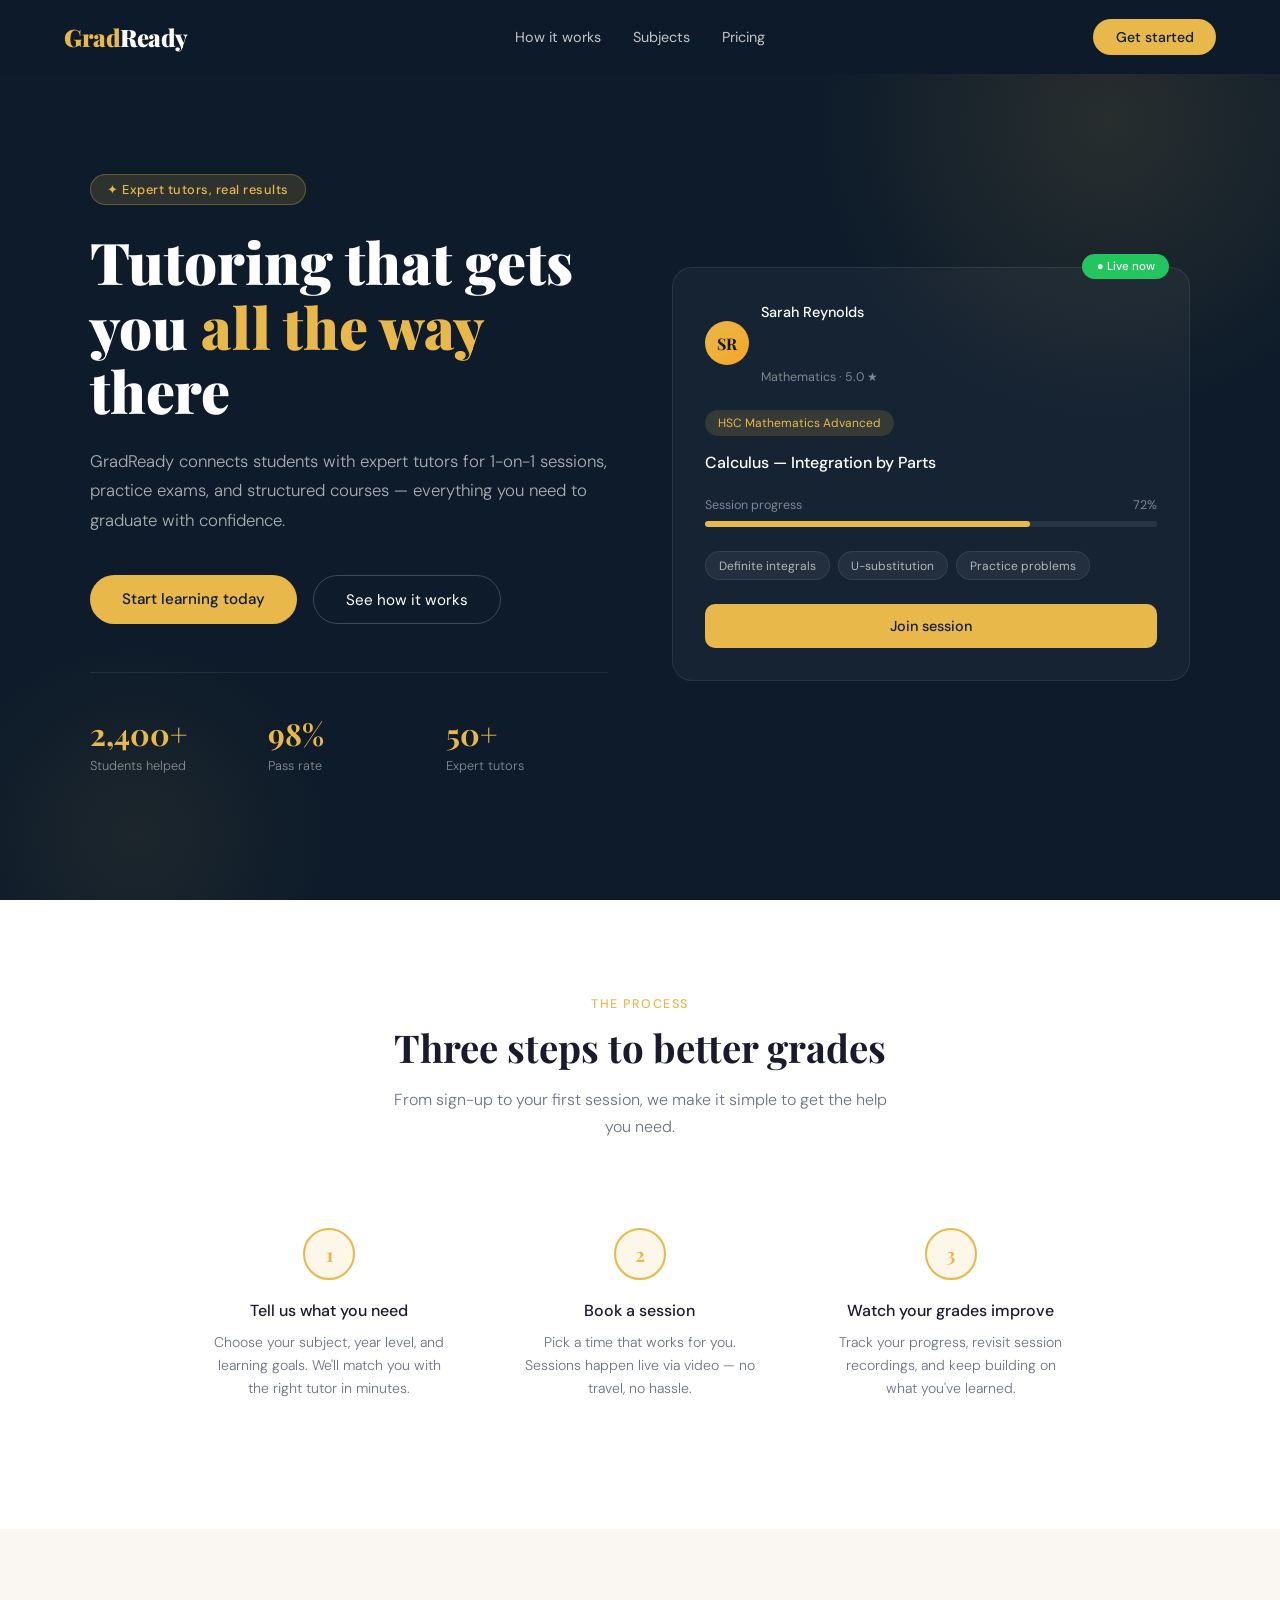
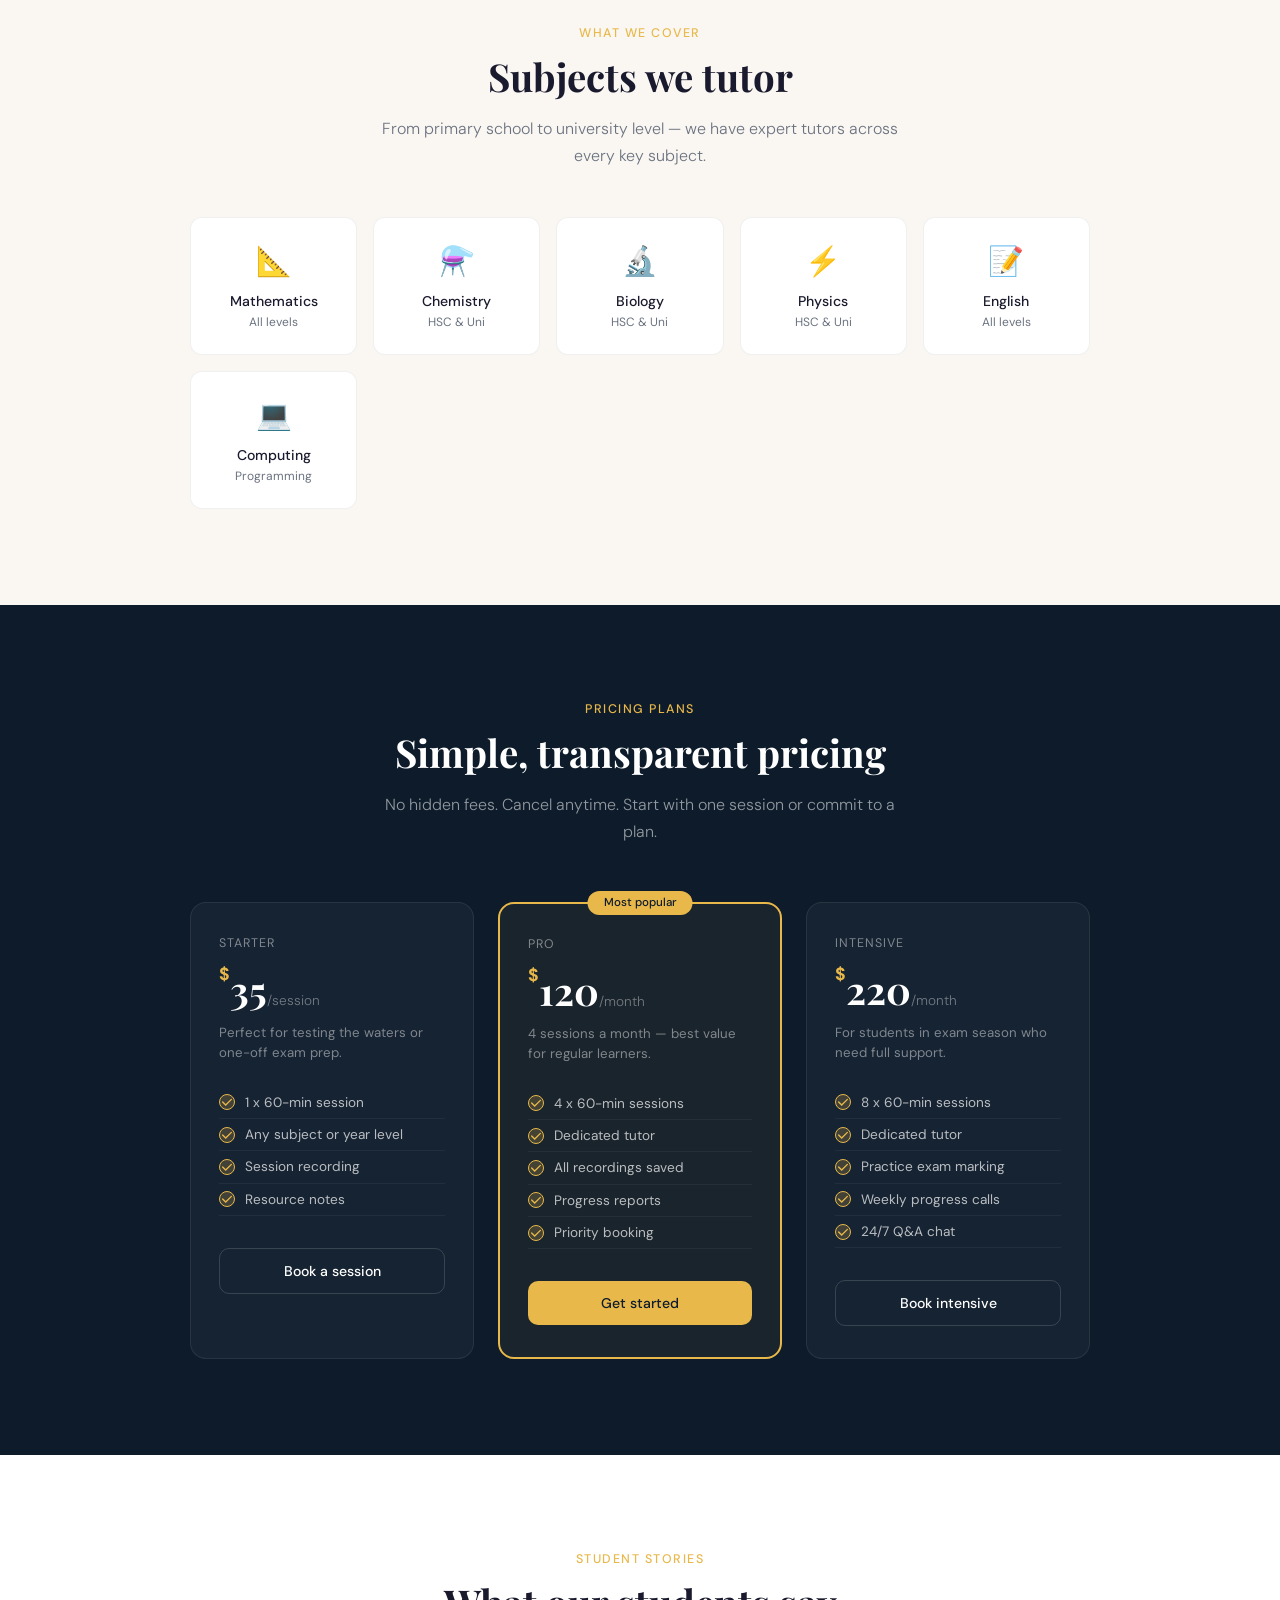
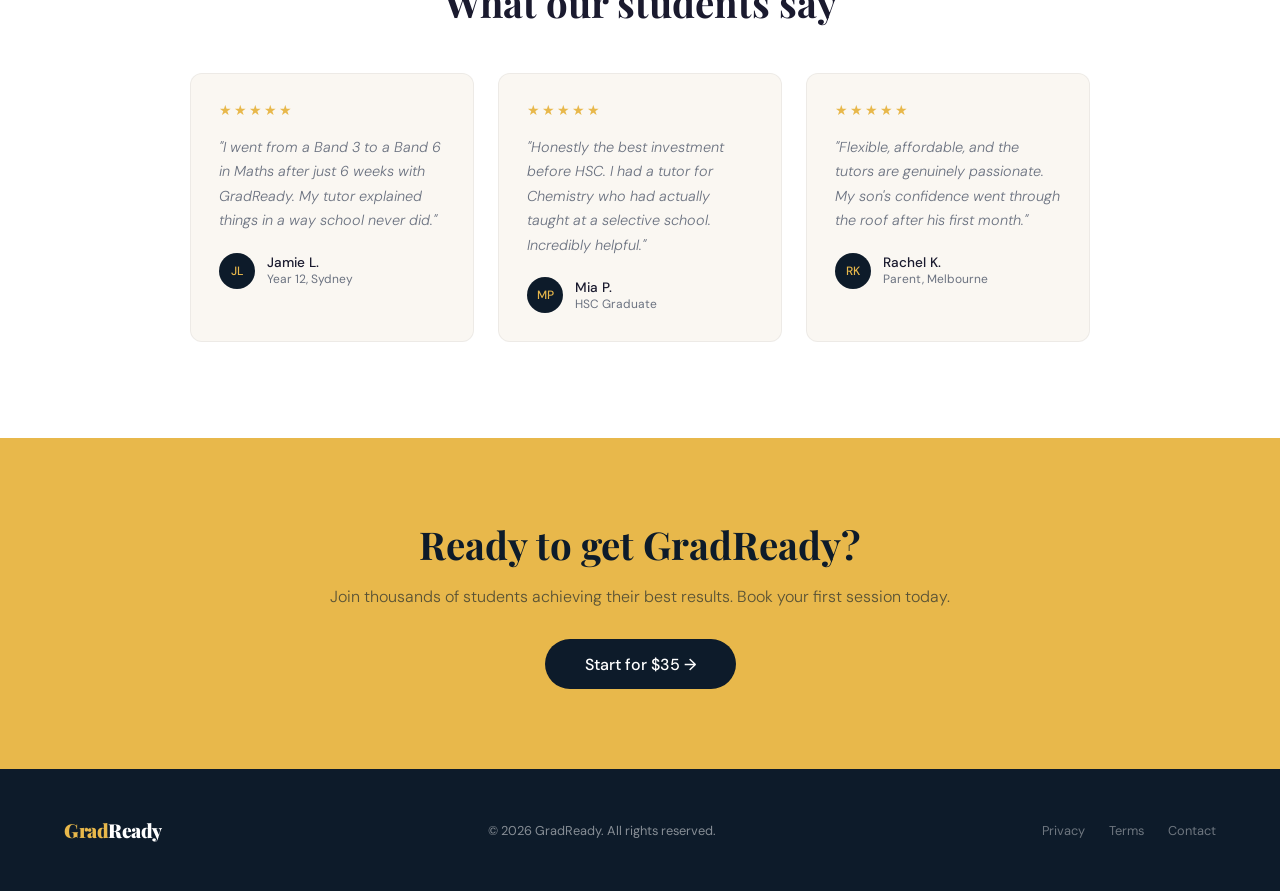
==== index.html @ 72b81219 "Add files via upload" ====
<!DOCTYPE html>
<html lang="en">
<head>
<meta charset="UTF-8">
<meta name="viewport" content="width=device-width, initial-scale=1.0">
<title>GradReady — Tutoring That Gets You There</title>
<link href="https://fonts.googleapis.com/css2?family=Playfair+Display:wght@400;700;900&family=DM+Sans:wght@300;400;500&display=swap" rel="stylesheet">
<style>
  *, *::before, *::after { box-sizing: border-box; margin: 0; padding: 0; }
  :root {
    --navy: #0D1B2A;
    --navy-mid: #1A2E45;
    --gold: #E8B84B;
    --gold-light: #F5D485;
    --cream: #FAF7F2;
    --text: #1A1A2E;
    --muted: #6B7280;
    --white: #ffffff;
    --radius: 12px;
  }
  html { scroll-behavior: smooth; }
  body { font-family: 'DM Sans', sans-serif; background: var(--cream); color: var(--text); overflow-x: hidden; }

  /* NAV */
  nav {
    position: fixed; top: 0; left: 0; right: 0; z-index: 100;
    padding: 1.2rem 5%;
    display: flex; align-items: center; justify-content: space-between;
    background: rgba(13,27,42,0.96);
    backdrop-filter: blur(8px);
  }
  .logo { font-family: 'Playfair Display', serif; font-size: 1.5rem; font-weight: 900; color: var(--gold); letter-spacing: -0.5px; }
  .logo span { color: var(--white); }
  nav ul { list-style: none; display: flex; gap: 2rem; }
  nav ul a { color: rgba(255,255,255,0.75); text-decoration: none; font-size: 0.9rem; font-weight: 400; transition: color 0.2s; }
  nav ul a:hover { color: var(--gold); }
  .nav-cta {
    background: var(--gold); color: var(--navy); padding: 0.55rem 1.4rem;
    border-radius: 50px; font-size: 0.88rem; font-weight: 500; text-decoration: none;
    transition: background 0.2s, transform 0.15s;
  }
  .nav-cta:hover { background: var(--gold-light); transform: translateY(-1px); }

  /* HERO */
  .hero {
    min-height: 100vh;
    background: var(--navy);
    display: flex; align-items: center;
    padding: 8rem 5% 5rem;
    position: relative; overflow: hidden;
  }
  .hero::before {
    content: '';
    position: absolute; top: -20%; right: -10%;
    width: 600px; height: 600px;
    background: radial-gradient(circle, rgba(232,184,75,0.12) 0%, transparent 70%);
    border-radius: 50%;
  }
  .hero::after {
    content: '';
    position: absolute; bottom: -15%; left: -5%;
    width: 400px; height: 400px;
    background: radial-gradient(circle, rgba(232,184,75,0.07) 0%, transparent 70%);
    border-radius: 50%;
  }
  .hero-inner { max-width: 1100px; margin: 0 auto; width: 100%; display: grid; grid-template-columns: 1fr 1fr; gap: 4rem; align-items: center; position: relative; z-index: 1; }
  .hero-badge { display: inline-block; background: rgba(232,184,75,0.15); border: 1px solid rgba(232,184,75,0.3); color: var(--gold); font-size: 0.8rem; font-weight: 500; padding: 0.4rem 1rem; border-radius: 50px; margin-bottom: 1.5rem; letter-spacing: 0.5px; }
  .hero h1 { font-family: 'Playfair Display', serif; font-size: clamp(2.4rem, 4.5vw, 3.8rem); font-weight: 900; color: var(--white); line-height: 1.12; margin-bottom: 1.5rem; }
  .hero h1 em { color: var(--gold); font-style: normal; }
  .hero p { color: rgba(255,255,255,0.65); font-size: 1.05rem; line-height: 1.75; margin-bottom: 2.5rem; font-weight: 300; }
  .hero-btns { display: flex; gap: 1rem; flex-wrap: wrap; }
  .btn-primary { background: var(--gold); color: var(--navy); padding: 0.85rem 2rem; border-radius: 50px; font-weight: 500; text-decoration: none; font-size: 0.95rem; transition: all 0.2s; }
  .btn-primary:hover { background: var(--gold-light); transform: translateY(-2px); }
  .btn-secondary { background: transparent; color: var(--white); padding: 0.85rem 2rem; border-radius: 50px; font-weight: 400; text-decoration: none; font-size: 0.95rem; border: 1px solid rgba(255,255,255,0.2); transition: all 0.2s; }
  .btn-secondary:hover { border-color: var(--gold); color: var(--gold); }
  .hero-stats { display: grid; grid-template-columns: repeat(3, 1fr); gap: 1rem; margin-top: 3rem; padding-top: 2.5rem; border-top: 1px solid rgba(255,255,255,0.08); }
  .stat-num { font-family: 'Playfair Display', serif; font-size: 1.9rem; font-weight: 700; color: var(--gold); }
  .stat-label { font-size: 0.8rem; color: rgba(255,255,255,0.5); margin-top: 0.2rem; font-weight: 300; }

  /* HERO CARD */
  .hero-card {
    background: rgba(255,255,255,0.04); border: 1px solid rgba(255,255,255,0.08);
    border-radius: 20px; padding: 2rem; position: relative;
  }
  .tutor-pill { display: flex; align-items: center; gap: 0.75rem; margin-bottom: 1.5rem; }
  .tutor-avatar { width: 44px; height: 44px; border-radius: 50%; background: linear-gradient(135deg, #E8B84B, #f5a623); display: flex; align-items: center; justify-content: center; font-family: 'Playfair Display', serif; font-weight: 700; color: var(--navy); font-size: 1rem; flex-shrink: 0; }
  .tutor-info p { color: var(--white); font-size: 0.9rem; font-weight: 500; }
  .tutor-info span { color: rgba(255,255,255,0.45); font-size: 0.78rem; }
  .session-tag { display: inline-block; background: rgba(232,184,75,0.15); color: var(--gold); font-size: 0.75rem; padding: 0.3rem 0.8rem; border-radius: 50px; margin-bottom: 1rem; }
  .session-title { color: var(--white); font-weight: 500; font-size: 1rem; margin-bottom: 1.5rem; }
  .progress-label { display: flex; justify-content: space-between; font-size: 0.78rem; color: rgba(255,255,255,0.45); margin-bottom: 0.5rem; }
  .progress-bar { background: rgba(255,255,255,0.08); border-radius: 50px; height: 6px; margin-bottom: 1.5rem; }
  .progress-fill { height: 6px; border-radius: 50px; background: var(--gold); width: 72%; }
  .topics { display: flex; flex-wrap: wrap; gap: 0.5rem; margin-bottom: 1.5rem; }
  .topic-chip { background: rgba(255,255,255,0.06); color: rgba(255,255,255,0.65); font-size: 0.75rem; padding: 0.35rem 0.8rem; border-radius: 50px; border: 1px solid rgba(255,255,255,0.08); }
  .join-btn { width: 100%; background: var(--gold); color: var(--navy); border: none; padding: 0.8rem; border-radius: 10px; font-weight: 500; font-size: 0.9rem; cursor: pointer; font-family: 'DM Sans', sans-serif; transition: background 0.2s; }
  .join-btn:hover { background: var(--gold-light); }
  .floating-badge { position: absolute; top: -14px; right: 20px; background: #22c55e; color: white; font-size: 0.72rem; font-weight: 500; padding: 0.3rem 0.9rem; border-radius: 50px; }

  /* SECTION BASE */
  section { padding: 6rem 5%; }
  .section-label { font-size: 0.78rem; font-weight: 500; letter-spacing: 1.5px; text-transform: uppercase; color: var(--gold); margin-bottom: 0.75rem; }
  .section-title { font-family: 'Playfair Display', serif; font-size: clamp(1.8rem, 3vw, 2.6rem); font-weight: 700; color: var(--text); line-height: 1.2; margin-bottom: 1rem; }
  .section-sub { color: var(--muted); font-size: 1rem; line-height: 1.7; max-width: 520px; font-weight: 300; }
  .centered { text-align: center; }
  .centered .section-sub { margin: 0 auto; }

  /* HOW IT WORKS */
  .how { background: var(--white); }
  .steps { display: grid; grid-template-columns: repeat(3, 1fr); gap: 2rem; margin-top: 3.5rem; max-width: 900px; margin-left: auto; margin-right: auto; }
  .step { text-align: center; padding: 2rem 1.5rem; }
  .step-num { width: 52px; height: 52px; border-radius: 50%; background: rgba(232,184,75,0.12); border: 2px solid var(--gold); display: flex; align-items: center; justify-content: center; font-family: 'Playfair Display', serif; font-size: 1.2rem; font-weight: 700; color: var(--gold); margin: 0 auto 1.25rem; }
  .step h3 { font-size: 1rem; font-weight: 500; color: var(--text); margin-bottom: 0.6rem; }
  .step p { font-size: 0.88rem; color: var(--muted); line-height: 1.65; font-weight: 300; }

  /* SUBJECTS */
  .subjects { background: var(--cream); }
  .subjects-grid { display: grid; grid-template-columns: repeat(auto-fit, minmax(150px, 1fr)); gap: 1rem; margin-top: 3rem; }
  .subject-card { background: var(--white); border: 1px solid rgba(0,0,0,0.06); border-radius: var(--radius); padding: 1.5rem 1rem; text-align: center; transition: all 0.2s; cursor: pointer; }
  .subject-card:hover { border-color: var(--gold); transform: translateY(-3px); box-shadow: 0 8px 24px rgba(232,184,75,0.12); }
  .subject-icon { font-size: 1.8rem; margin-bottom: 0.75rem; display: block; }
  .subject-card h4 { font-size: 0.88rem; font-weight: 500; color: var(--text); }
  .subject-card p { font-size: 0.75rem; color: var(--muted); margin-top: 0.25rem; }

  /* PRICING */
  .pricing { background: var(--navy); }
  .pricing .section-title { color: var(--white); }
  .pricing .section-label { color: var(--gold); }
  .pricing .section-sub { color: rgba(255,255,255,0.55); }
  .plans { display: grid; grid-template-columns: repeat(3, 1fr); gap: 1.5rem; margin-top: 3.5rem; }
  .plan { background: rgba(255,255,255,0.04); border: 1px solid rgba(255,255,255,0.08); border-radius: 16px; padding: 2rem 1.75rem; position: relative; transition: border-color 0.2s; }
  .plan:hover { border-color: rgba(232,184,75,0.3); }
  .plan.featured { border: 2px solid var(--gold); background: rgba(232,184,75,0.06); }
  .plan-badge { position: absolute; top: -13px; left: 50%; transform: translateX(-50%); background: var(--gold); color: var(--navy); font-size: 0.72rem; font-weight: 500; padding: 0.3rem 1rem; border-radius: 50px; white-space: nowrap; }
  .plan-name { font-size: 0.78rem; text-transform: uppercase; letter-spacing: 1px; color: rgba(255,255,255,0.45); margin-bottom: 0.75rem; }
  .plan-price { font-family: 'Playfair Display', serif; font-size: 2.4rem; font-weight: 700; color: var(--white); }
  .plan-price sup { font-size: 1.1rem; vertical-align: top; margin-top: 0.5rem; color: var(--gold); font-family: 'DM Sans', sans-serif; }
  .plan-price span { font-family: 'DM Sans', sans-serif; font-size: 0.85rem; color: rgba(255,255,255,0.4); font-weight: 300; }
  .plan-desc { font-size: 0.83rem; color: rgba(255,255,255,0.45); margin: 0.5rem 0 1.5rem; line-height: 1.5; }
  .plan-features { list-style: none; margin-bottom: 2rem; }
  .plan-features li { font-size: 0.85rem; color: rgba(255,255,255,0.7); padding: 0.45rem 0; display: flex; align-items: center; gap: 0.6rem; border-bottom: 1px solid rgba(255,255,255,0.05); }
  .plan-features li::before { content: ''; width: 16px; height: 16px; border-radius: 50%; background: rgba(232,184,75,0.2); border: 1px solid var(--gold); flex-shrink: 0; display: inline-block; background-image: url("data:image/svg+xml,%3Csvg xmlns='http://www.w3.org/2000/svg' viewBox='0 0 16 16'%3E%3Cpath d='M3 8l3.5 3.5L13 5' stroke='%23E8B84B' stroke-width='1.5' fill='none' stroke-linecap='round'/%3E%3C/svg%3E"); background-size: contain; }
  .plan-btn { width: 100%; padding: 0.8rem; border-radius: 10px; font-size: 0.88rem; font-weight: 500; font-family: 'DM Sans', sans-serif; cursor: pointer; border: 1px solid rgba(255,255,255,0.15); background: transparent; color: var(--white); transition: all 0.2s; }
  .plan-btn:hover { background: rgba(255,255,255,0.08); }
  .plan.featured .plan-btn { background: var(--gold); color: var(--navy); border: none; }
  .plan.featured .plan-btn:hover { background: var(--gold-light); }

  /* TESTIMONIALS */
  .testimonials { background: var(--white); }
  .testi-grid { display: grid; grid-template-columns: repeat(3, 1fr); gap: 1.5rem; margin-top: 3rem; }
  .testi-card { background: var(--cream); border-radius: var(--radius); padding: 1.75rem; border: 1px solid rgba(0,0,0,0.05); }
  .stars { color: var(--gold); font-size: 0.85rem; margin-bottom: 1rem; letter-spacing: 2px; }
  .testi-card p { font-size: 0.9rem; color: var(--muted); line-height: 1.7; font-weight: 300; margin-bottom: 1.25rem; font-style: italic; }
  .testi-author { display: flex; align-items: center; gap: 0.75rem; }
  .testi-avatar { width: 36px; height: 36px; border-radius: 50%; background: var(--navy); display: flex; align-items: center; justify-content: center; font-size: 0.75rem; font-weight: 500; color: var(--gold); flex-shrink: 0; }
  .testi-name { font-size: 0.85rem; font-weight: 500; color: var(--text); }
  .testi-role { font-size: 0.75rem; color: var(--muted); }

  /* CTA */
  .cta-section { background: var(--gold); text-align: center; padding: 5rem 5%; }
  .cta-section h2 { font-family: 'Playfair Display', serif; font-size: clamp(1.8rem, 3vw, 2.8rem); font-weight: 700; color: var(--navy); margin-bottom: 1rem; }
  .cta-section p { color: rgba(13,27,42,0.65); font-size: 1rem; margin-bottom: 2rem; font-weight: 300; }
  .cta-btn { display: inline-block; background: var(--navy); color: var(--white); padding: 0.9rem 2.5rem; border-radius: 50px; font-weight: 500; text-decoration: none; transition: all 0.2s; }
  .cta-btn:hover { transform: translateY(-2px); background: var(--navy-mid); }

  /* FOOTER */
  footer { background: var(--navy); color: rgba(255,255,255,0.5); padding: 3rem 5%; display: flex; justify-content: space-between; align-items: center; flex-wrap: gap; gap: 1rem; }
  footer .logo { font-size: 1.2rem; }
  footer p { font-size: 0.8rem; }
  .footer-links { display: flex; gap: 1.5rem; }
  .footer-links a { color: rgba(255,255,255,0.4); font-size: 0.8rem; text-decoration: none; transition: color 0.2s; }
  .footer-links a:hover { color: var(--gold); }

  @media (max-width: 768px) {
    .hero-inner { grid-template-columns: 1fr; }
    .hero-card { display: none; }
    .steps, .plans, .testi-grid { grid-template-columns: 1fr; }
    nav ul { display: none; }
  }
</style>
</head>
<body>

<!-- NAV -->
<nav>
  <div class="logo">Grad<span>Ready</span></div>
  <ul>
    <li><a href="#how">How it works</a></li>
    <li><a href="#subjects">Subjects</a></li>
    <li><a href="#pricing">Pricing</a></li>
  </ul>
  <a href="#pricing" class="nav-cta">Get started</a>
</nav>

<!-- HERO -->
<section class="hero" id="home">
  <div class="hero-inner">
    <div>
      <div class="hero-badge">✦ Expert tutors, real results</div>
      <h1>Tutoring that gets you <em>all the way</em> there</h1>
      <p>GradReady connects students with expert tutors for 1-on-1 sessions, practice exams, and structured courses — everything you need to graduate with confidence.</p>
      <div class="hero-btns">
        <a href="#pricing" class="btn-primary">Start learning today</a>
        <a href="#how" class="btn-secondary">See how it works</a>
      </div>
      <div class="hero-stats">
        <div><div class="stat-num">2,400+</div><div class="stat-label">Students helped</div></div>
        <div><div class="stat-num">98%</div><div class="stat-label">Pass rate</div></div>
        <div><div class="stat-num">50+</div><div class="stat-label">Expert tutors</div></div>
      </div>
    </div>
    <div>
      <div class="hero-card">
        <div class="floating-badge">● Live now</div>
        <div class="tutor-pill">
          <div class="tutor-avatar">SR</div>
          <div class="tutor-info">
            <p>Sarah Reynolds</p>
            <span>Mathematics · 5.0 ★</span>
          </div>
        </div>
        <div class="session-tag">HSC Mathematics Advanced</div>
        <div class="session-title">Calculus — Integration by Parts</div>
        <div class="progress-label"><span>Session progress</span><span>72%</span></div>
        <div class="progress-bar"><div class="progress-fill"></div></div>
        <div class="topics">
          <span class="topic-chip">Definite integrals</span>
          <span class="topic-chip">U-substitution</span>
          <span class="topic-chip">Practice problems</span>
        </div>
        <button class="join-btn">Join session</button>
      </div>
    </div>
  </div>
</section>

<!-- HOW IT WORKS -->
<section class="how" id="how">
  <div style="max-width: 900px; margin: 0 auto;">
    <div class="centered">
      <div class="section-label">The process</div>
      <h2 class="section-title">Three steps to better grades</h2>
      <p class="section-sub">From sign-up to your first session, we make it simple to get the help you need.</p>
    </div>
    <div class="steps">
      <div class="step">
        <div class="step-num">1</div>
        <h3>Tell us what you need</h3>
        <p>Choose your subject, year level, and learning goals. We'll match you with the right tutor in minutes.</p>
      </div>
      <div class="step">
        <div class="step-num">2</div>
        <h3>Book a session</h3>
        <p>Pick a time that works for you. Sessions happen live via video — no travel, no hassle.</p>
      </div>
      <div class="step">
        <div class="step-num">3</div>
        <h3>Watch your grades improve</h3>
        <p>Track your progress, revisit session recordings, and keep building on what you've learned.</p>
      </div>
    </div>
  </div>
</section>

<!-- SUBJECTS -->
<section class="subjects" id="subjects">
  <div class="centered">
    <div class="section-label">What we cover</div>
    <h2 class="section-title">Subjects we tutor</h2>
    <p class="section-sub">From primary school to university level — we have expert tutors across every key subject.</p>
  </div>
  <div class="subjects-grid" style="max-width: 900px; margin: 3rem auto 0;">
    <div class="subject-card"><span class="subject-icon">📐</span><h4>Mathematics</h4><p>All levels</p></div>
    <div class="subject-card"><span class="subject-icon">⚗️</span><h4>Chemistry</h4><p>HSC & Uni</p></div>
    <div class="subject-card"><span class="subject-icon">🔬</span><h4>Biology</h4><p>HSC & Uni</p></div>
    <div class="subject-card"><span class="subject-icon">⚡</span><h4>Physics</h4><p>HSC & Uni</p></div>
    <div class="subject-card"><span class="subject-icon">📝</span><h4>English</h4><p>All levels</p></div>
    <div class="subject-card"><span class="subject-icon">💻</span><h4>Computing</h4><p>Programming</p></div>
  </div>
</section>

<!-- PRICING -->
<section class="pricing" id="pricing">
  <div class="centered">
    <div class="section-label">Pricing plans</div>
    <h2 class="section-title">Simple, transparent pricing</h2>
    <p class="section-sub">No hidden fees. Cancel anytime. Start with one session or commit to a plan.</p>
  </div>
  <div class="plans" style="max-width: 900px; margin: 3.5rem auto 0;">
    <div class="plan">
      <div class="plan-name">Starter</div>
      <div class="plan-price"><sup>$</sup>35<span>/session</span></div>
      <div class="plan-desc">Perfect for testing the waters or one-off exam prep.</div>
      <ul class="plan-features">
        <li>1 x 60-min session</li>
        <li>Any subject or year level</li>
        <li>Session recording</li>
        <li>Resource notes</li>
      </ul>
      <button class="plan-btn">Book a session</button>
    </div>
    <div class="plan featured">
      <div class="plan-badge">Most popular</div>
      <div class="plan-name">Pro</div>
      <div class="plan-price"><sup>$</sup>120<span>/month</span></div>
      <div class="plan-desc">4 sessions a month — best value for regular learners.</div>
      <ul class="plan-features">
        <li>4 x 60-min sessions</li>
        <li>Dedicated tutor</li>
        <li>All recordings saved</li>
        <li>Progress reports</li>
        <li>Priority booking</li>
      </ul>
      <button class="plan-btn">Get started</button>
    </div>
    <div class="plan">
      <div class="plan-name">Intensive</div>
      <div class="plan-price"><sup>$</sup>220<span>/month</span></div>
      <div class="plan-desc">For students in exam season who need full support.</div>
      <ul class="plan-features">
        <li>8 x 60-min sessions</li>
        <li>Dedicated tutor</li>
        <li>Practice exam marking</li>
        <li>Weekly progress calls</li>
        <li>24/7 Q&A chat</li>
      </ul>
      <button class="plan-btn">Book intensive</button>
    </div>
  </div>
</section>

<!-- TESTIMONIALS -->
<section class="testimonials" id="testimonials">
  <div class="centered">
    <div class="section-label">Student stories</div>
    <h2 class="section-title">What our students say</h2>
  </div>
  <div class="testi-grid" style="max-width: 900px; margin: 3rem auto 0;">
    <div class="testi-card">
      <div class="stars">★★★★★</div>
      <p>"I went from a Band 3 to a Band 6 in Maths after just 6 weeks with GradReady. My tutor explained things in a way school never did."</p>
      <div class="testi-author"><div class="testi-avatar">JL</div><div><div class="testi-name">Jamie L.</div><div class="testi-role">Year 12, Sydney</div></div></div>
    </div>
    <div class="testi-card">
      <div class="stars">★★★★★</div>
      <p>"Honestly the best investment before HSC. I had a tutor for Chemistry who had actually taught at a selective school. Incredibly helpful."</p>
      <div class="testi-author"><div class="testi-avatar">MP</div><div><div class="testi-name">Mia P.</div><div class="testi-role">HSC Graduate</div></div></div>
    </div>
    <div class="testi-card">
      <div class="stars">★★★★★</div>
      <p>"Flexible, affordable, and the tutors are genuinely passionate. My son's confidence went through the roof after his first month."</p>
      <div class="testi-author"><div class="testi-avatar">RK</div><div><div class="testi-name">Rachel K.</div><div class="testi-role">Parent, Melbourne</div></div></div>
    </div>
  </div>
</section>

<!-- CTA -->
<section class="cta-section">
  <h2>Ready to get GradReady?</h2>
  <p>Join thousands of students achieving their best results. Book your first session today.</p>
  <a href="#pricing" class="cta-btn">Start for $35 →</a>
</section>

<!-- FOOTER -->
<footer>
  <div class="logo">Grad<span>Ready</span></div>
  <p>© 2026 GradReady. All rights reserved.</p>
  <div class="footer-links">
    <a href="#">Privacy</a>
    <a href="#">Terms</a>
    <a href="#">Contact</a>
  </div>
</footer>

</body>
</html>
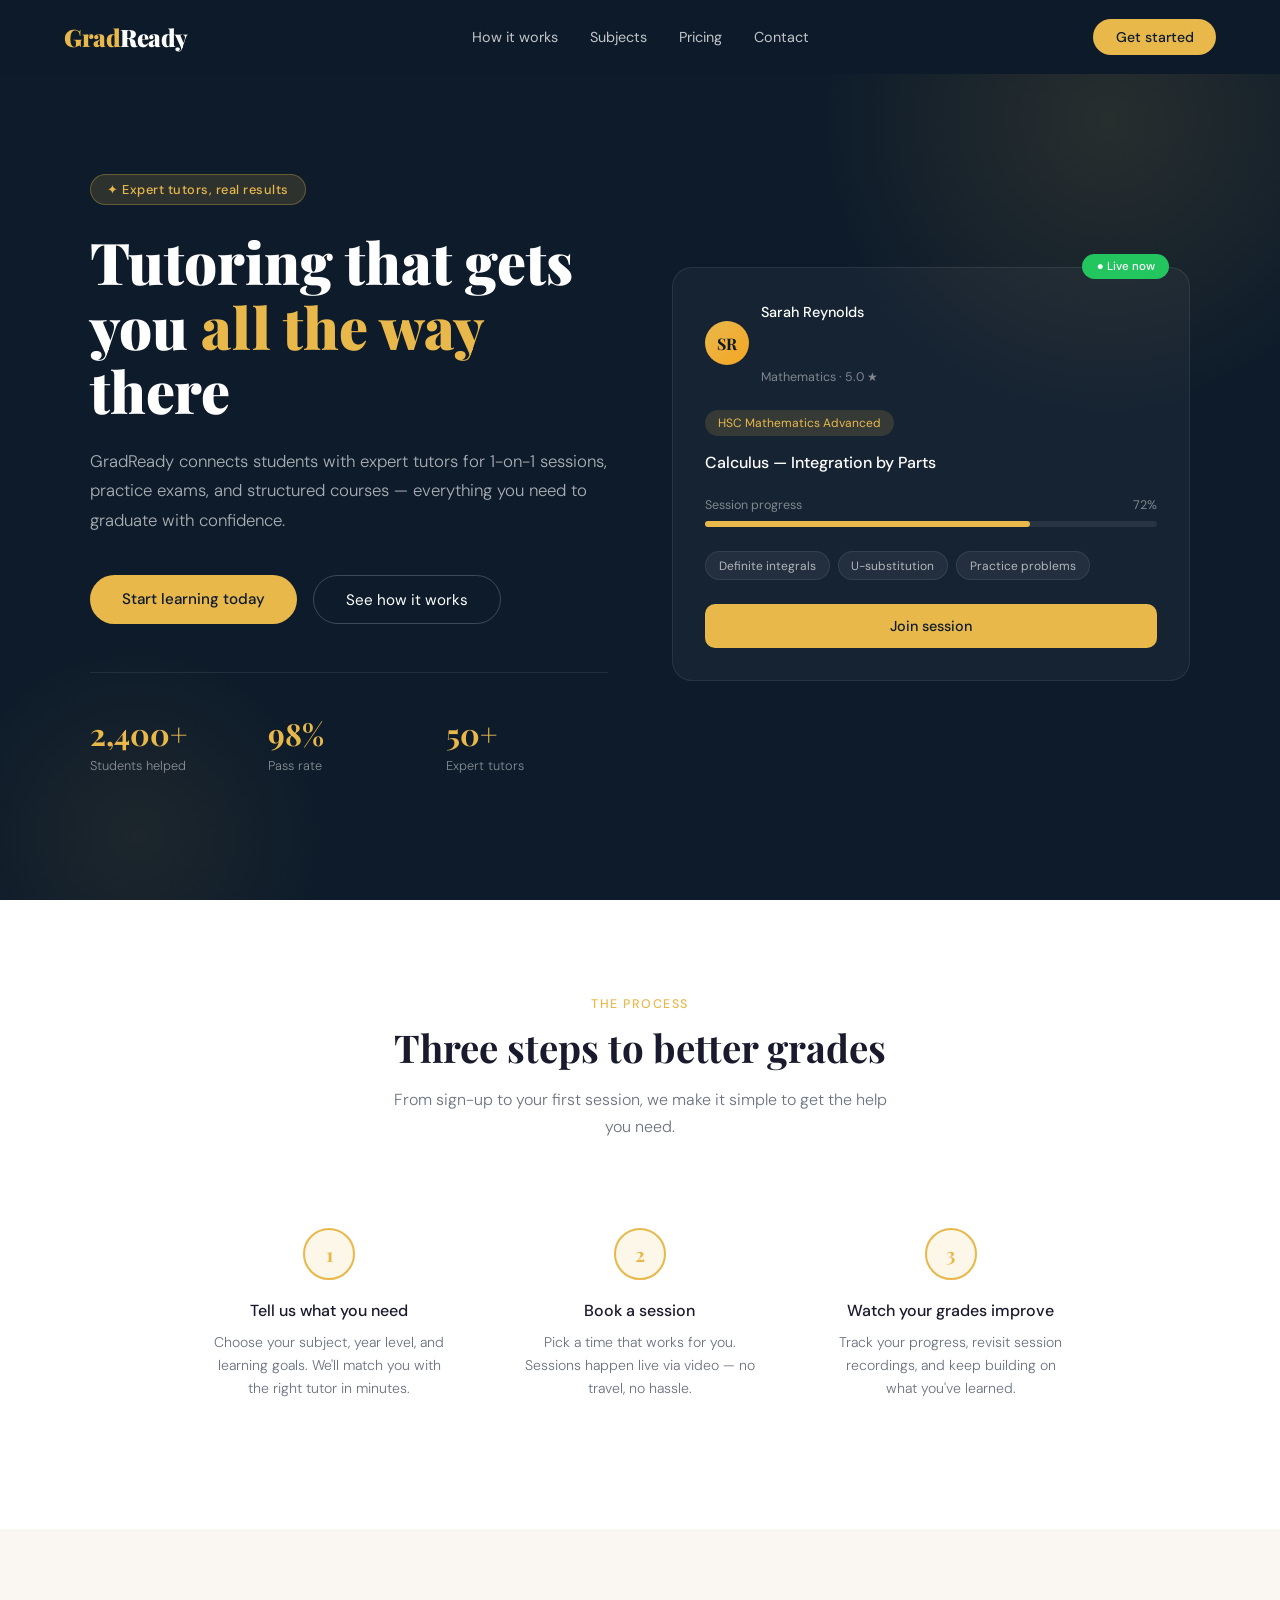
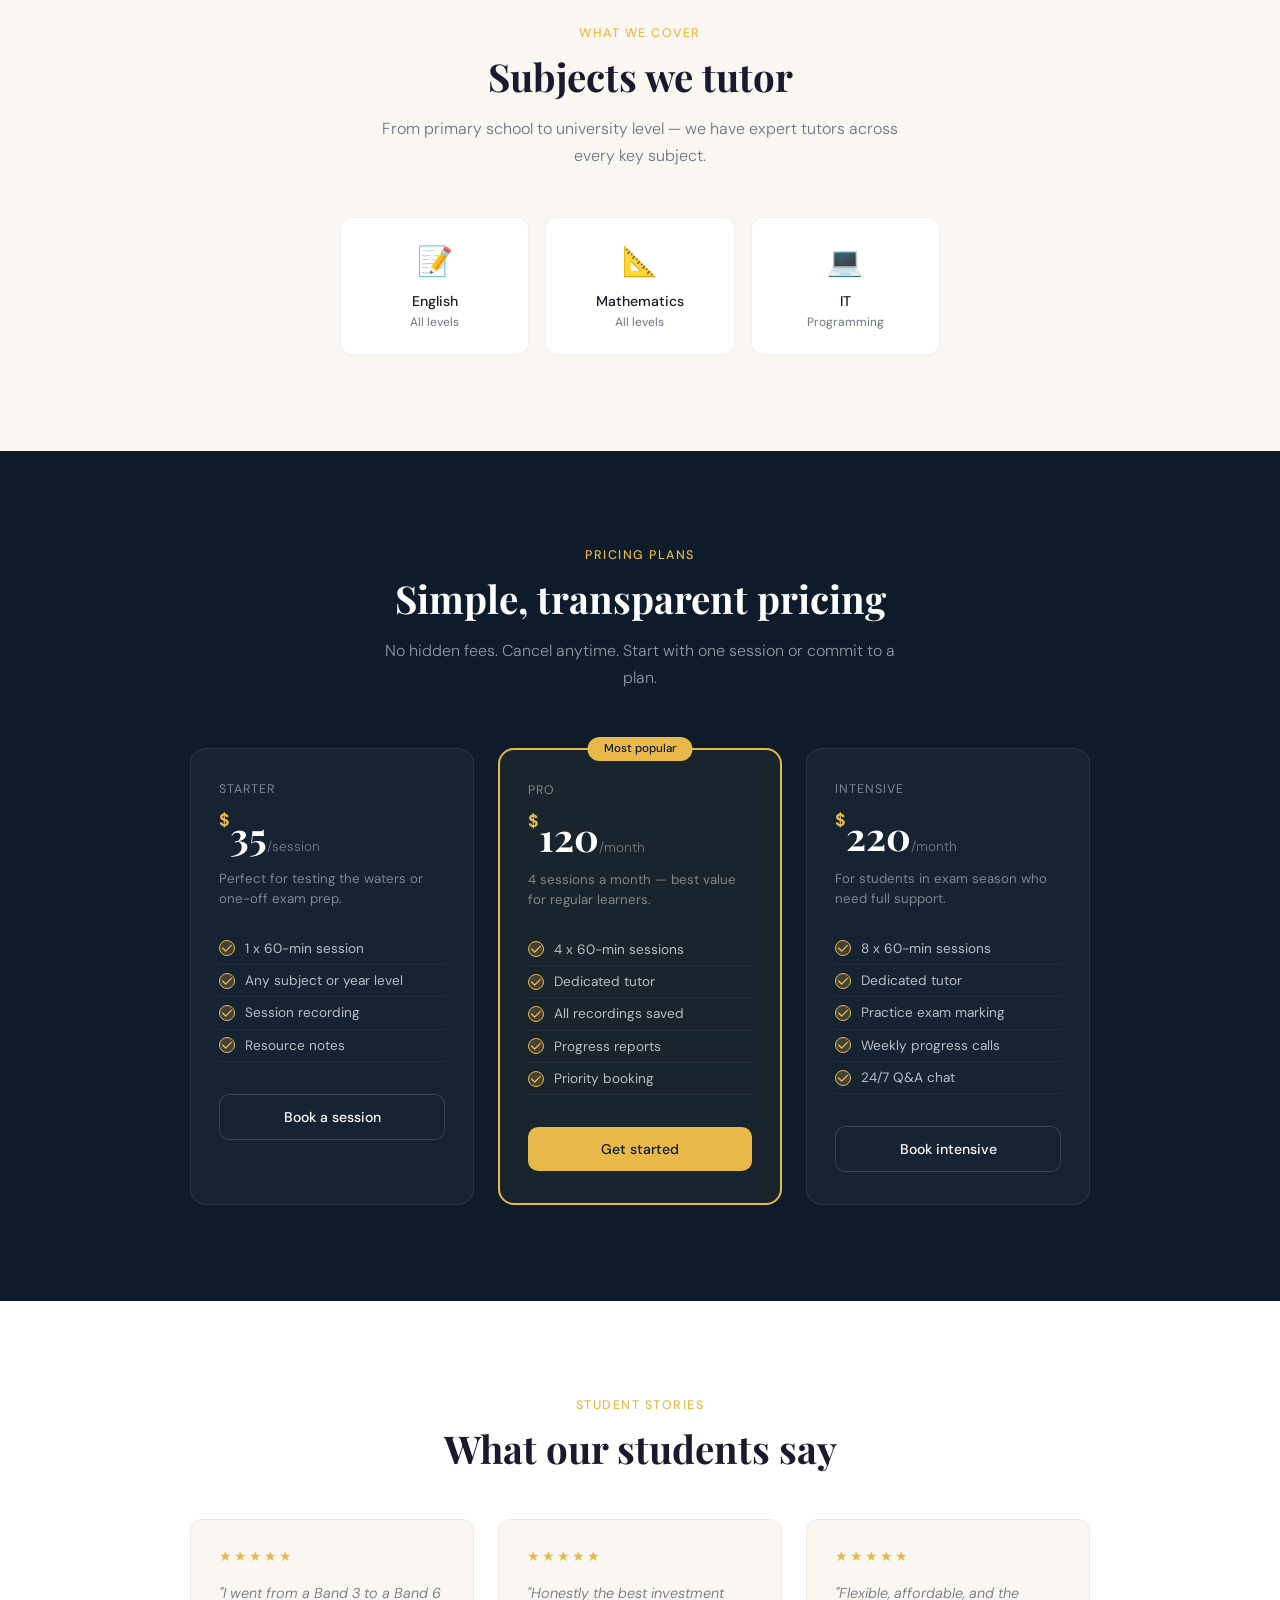
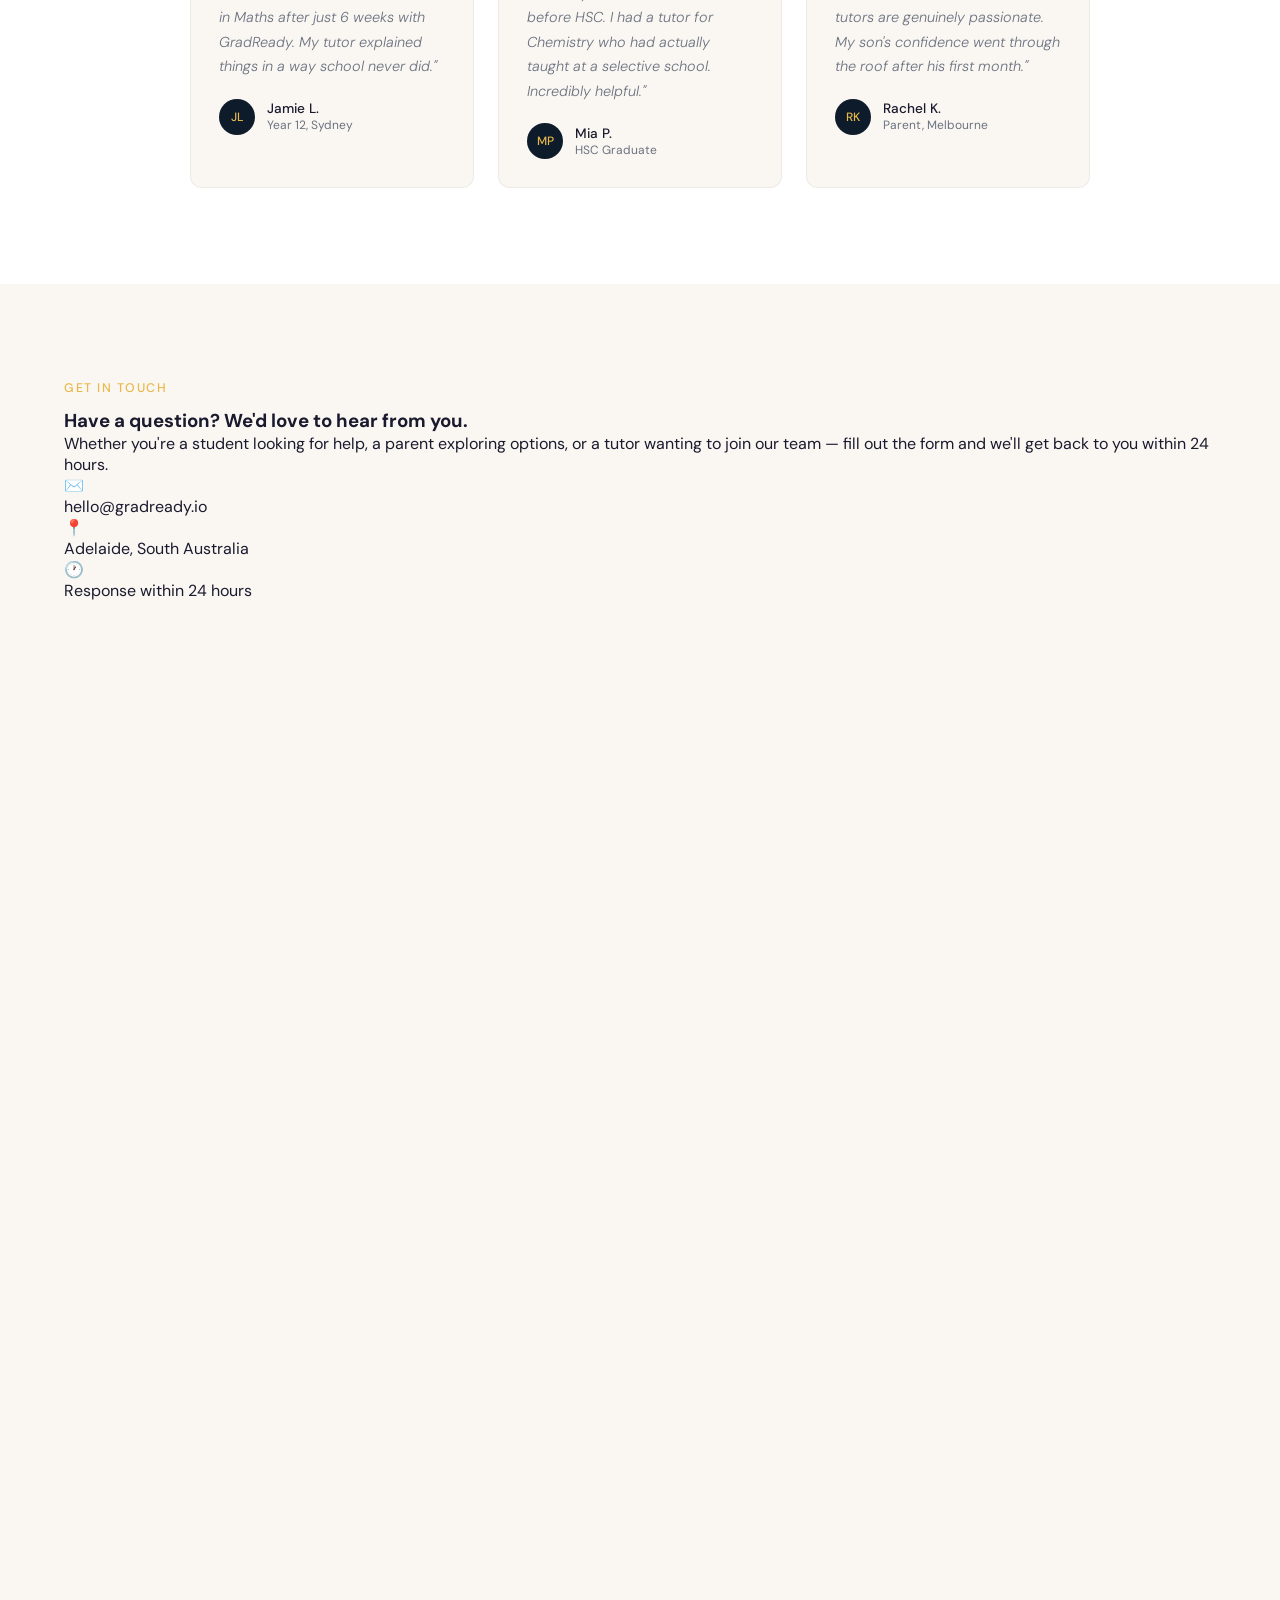
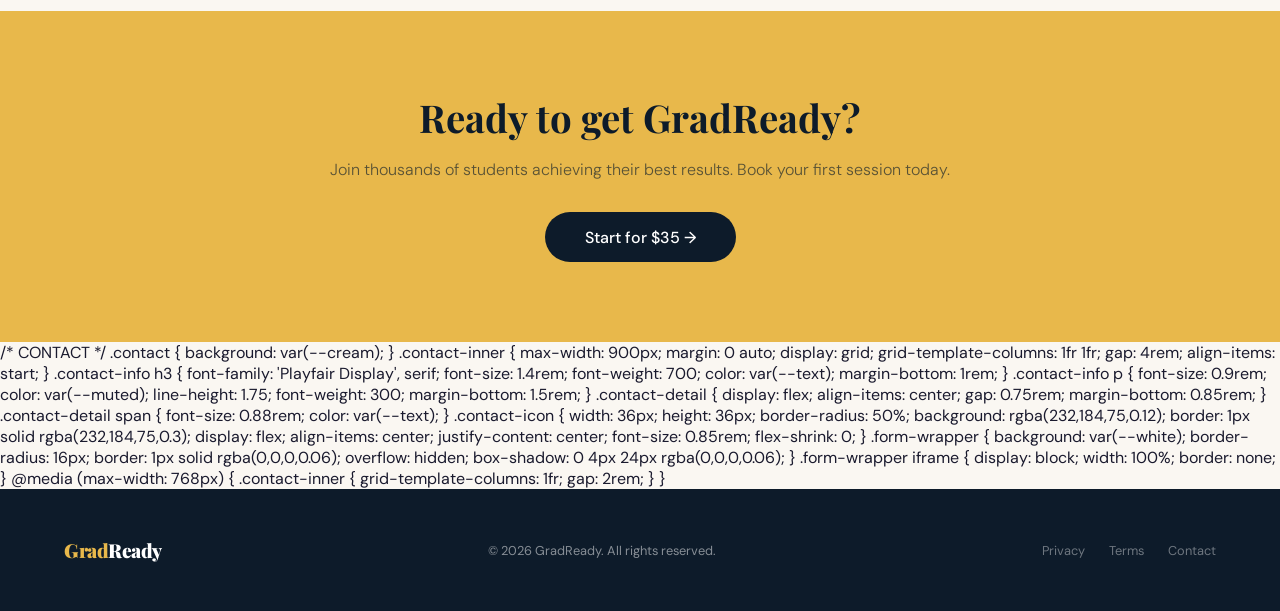
==== commit 4ffd9e0e: "Contact form setting" ====
--- a/index.html
+++ b/index.html
@@ -188,7 +188,8 @@
     <li><a href="#how">How it works</a></li>
     <li><a href="#subjects">Subjects</a></li>
     <li><a href="#pricing">Pricing</a></li>
-  </ul>
+    <li><a href="#contact">Contact</a></li>
+</ul>
   <a href="#pricing" class="nav-cta">Get started</a>
 </nav>
 
@@ -269,13 +270,10 @@
     <h2 class="section-title">Subjects we tutor</h2>
     <p class="section-sub">From primary school to university level — we have expert tutors across every key subject.</p>
   </div>
-  <div class="subjects-grid" style="max-width: 900px; margin: 3rem auto 0;">
+  <div class="subjects-grid" style="max-width: 600px; margin: 3rem auto 0; grid-template-columns: repeat(3, 1fr);">
+    <div class="subject-card"><span class="subject-icon">📝</span><h4>English</h4><p>All levels</p></div>
     <div class="subject-card"><span class="subject-icon">📐</span><h4>Mathematics</h4><p>All levels</p></div>
-    <div class="subject-card"><span class="subject-icon">⚗️</span><h4>Chemistry</h4><p>HSC & Uni</p></div>
-    <div class="subject-card"><span class="subject-icon">🔬</span><h4>Biology</h4><p>HSC & Uni</p></div>
-    <div class="subject-card"><span class="subject-icon">⚡</span><h4>Physics</h4><p>HSC & Uni</p></div>
-    <div class="subject-card"><span class="subject-icon">📝</span><h4>English</h4><p>All levels</p></div>
-    <div class="subject-card"><span class="subject-icon">💻</span><h4>Computing</h4><p>Programming</p></div>
+    <div class="subject-card"><span class="subject-icon">💻</span><h4>IT</h4><p>Programming</p></div>
   </div>
 </section>
 
@@ -354,6 +352,40 @@
   </div>
 </section>
 
+<!-- CONTACT -->
+<section class="contact" id="contact">
+  <div class="contact-inner">
+    <div class="contact-info">
+      <div class="section-label">Get in touch</div>
+      <h3>Have a question? We'd love to hear from you.</h3>
+      <p>Whether you're a student looking for help, a parent exploring options, or a tutor wanting to join our team — fill out the form and we'll get back to you within 24 hours.</p>
+      <div class="contact-detail">
+        <div class="contact-icon">✉️</div>
+        <span>hello@gradready.io</span>
+      </div>
+      <div class="contact-detail">
+        <div class="contact-icon">📍</div>
+        <span>Adelaide, South Australia</span>
+      </div>
+      <div class="contact-detail">
+        <div class="contact-icon">🕐</div>
+        <span>Response within 24 hours</span>
+      </div>
+    </div>
+    <div class="form-wrapper">
+      <iframe
+        src="https://docs.google.com/forms/d/e/1FAIpQLSeZvxR8KZ_kFCVpQYfocy1jPaZqgpG_xhr4tM7xeKf7v3OgfQ/viewform?embedded=true"
+        height="909"
+        frameborder="0"
+        marginheight="0"
+        marginwidth="0">
+        Loading…
+      </iframe>
+    </div>
+  </div>
+</section> 
+
+ 
 <!-- CTA -->
 <section class="cta-section">
   <h2>Ready to get GradReady?</h2>
@@ -361,6 +393,28 @@
   <a href="#pricing" class="cta-btn">Start for $35 →</a>
 </section>
 
+/* CONTACT */
+.contact { background: var(--cream); }
+.contact-inner {
+  max-width: 900px; margin: 0 auto;
+  display: grid; grid-template-columns: 1fr 1fr; gap: 4rem; align-items: start;
+}
+.contact-info h3 { font-family: 'Playfair Display', serif; font-size: 1.4rem; font-weight: 700; color: var(--text); margin-bottom: 1rem; }
+.contact-info p { font-size: 0.9rem; color: var(--muted); line-height: 1.75; font-weight: 300; margin-bottom: 1.5rem; }
+.contact-detail { display: flex; align-items: center; gap: 0.75rem; margin-bottom: 0.85rem; }
+.contact-detail span { font-size: 0.88rem; color: var(--text); }
+.contact-icon { width: 36px; height: 36px; border-radius: 50%; background: rgba(232,184,75,0.12); border: 1px solid rgba(232,184,75,0.3); display: flex; align-items: center; justify-content: center; font-size: 0.85rem; flex-shrink: 0; }
+.form-wrapper {
+  background: var(--white); border-radius: 16px;
+  border: 1px solid rgba(0,0,0,0.06); overflow: hidden;
+  box-shadow: 0 4px 24px rgba(0,0,0,0.06);
+}
+.form-wrapper iframe { display: block; width: 100%; border: none; }
+@media (max-width: 768px) {
+  .contact-inner { grid-template-columns: 1fr; gap: 2rem; }
+} 
+ 
+ 
 <!-- FOOTER -->
 <footer>
   <div class="logo">Grad<span>Ready</span></div>
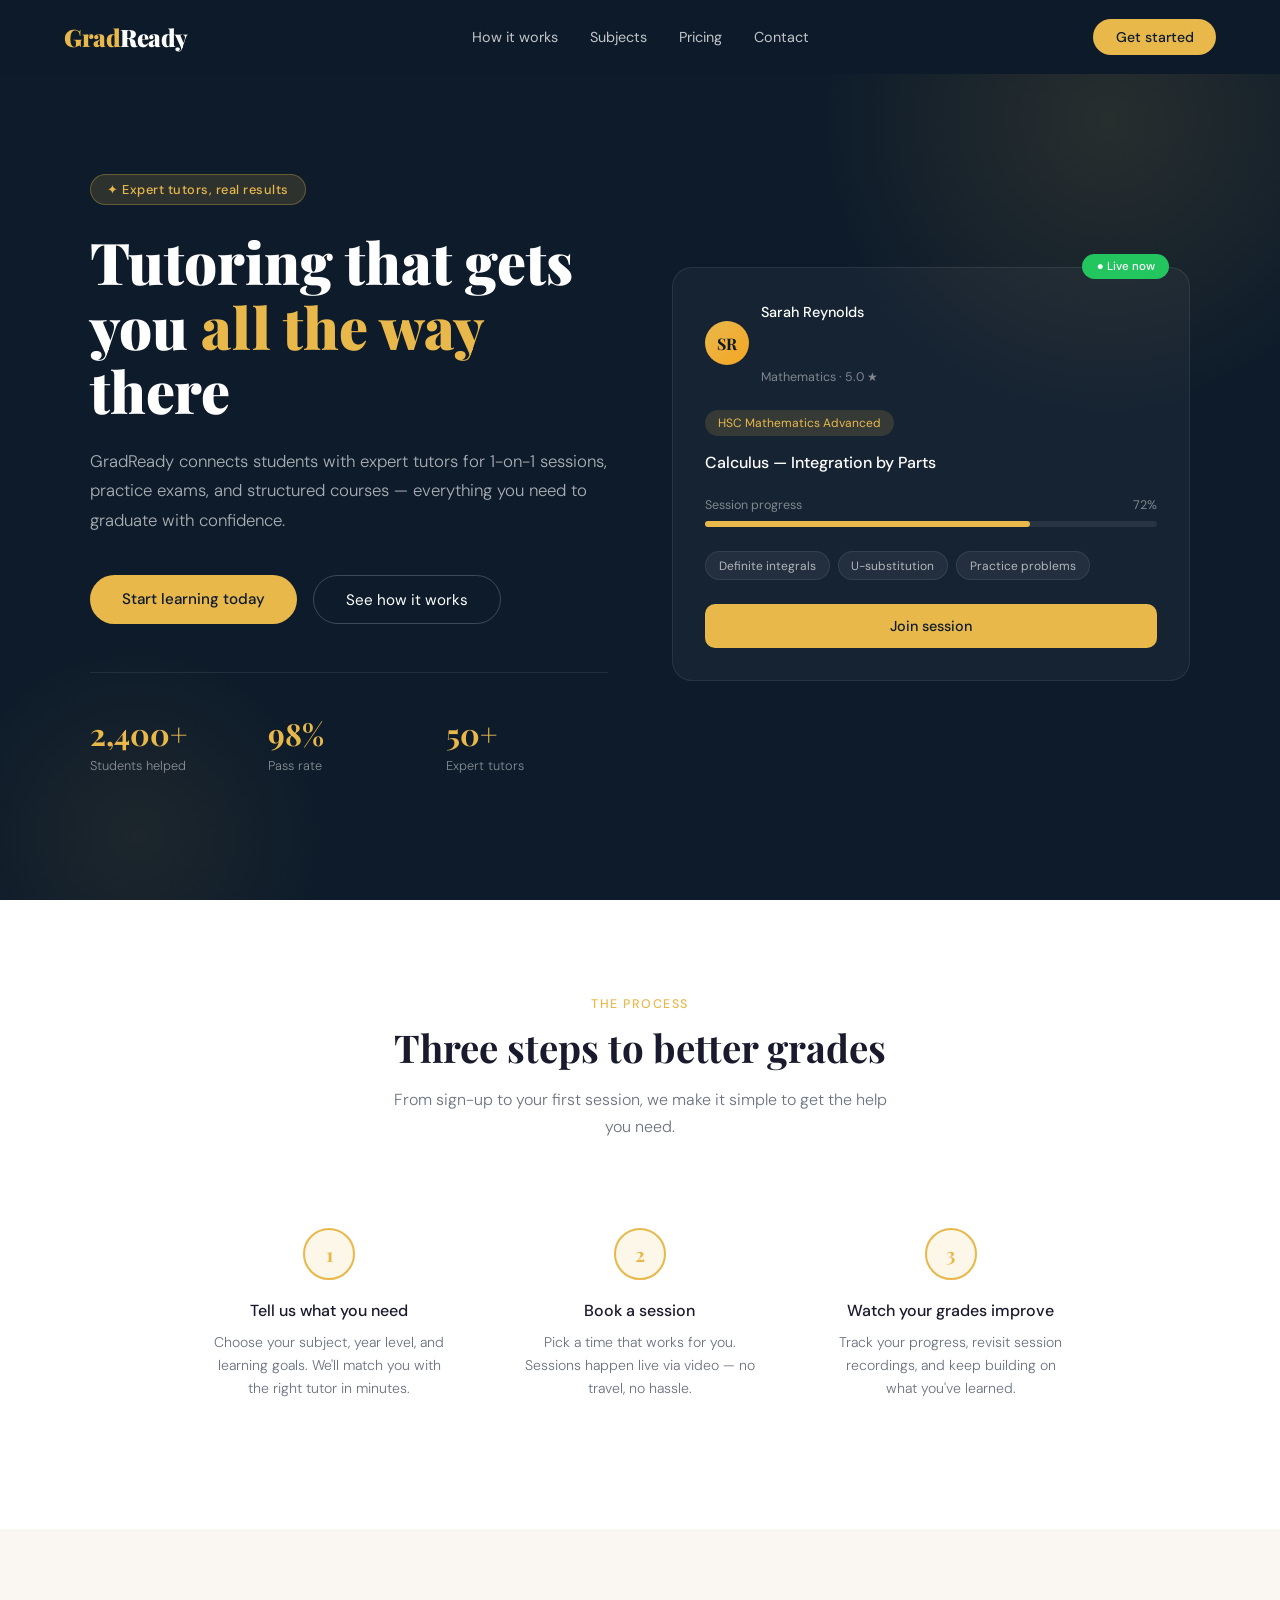
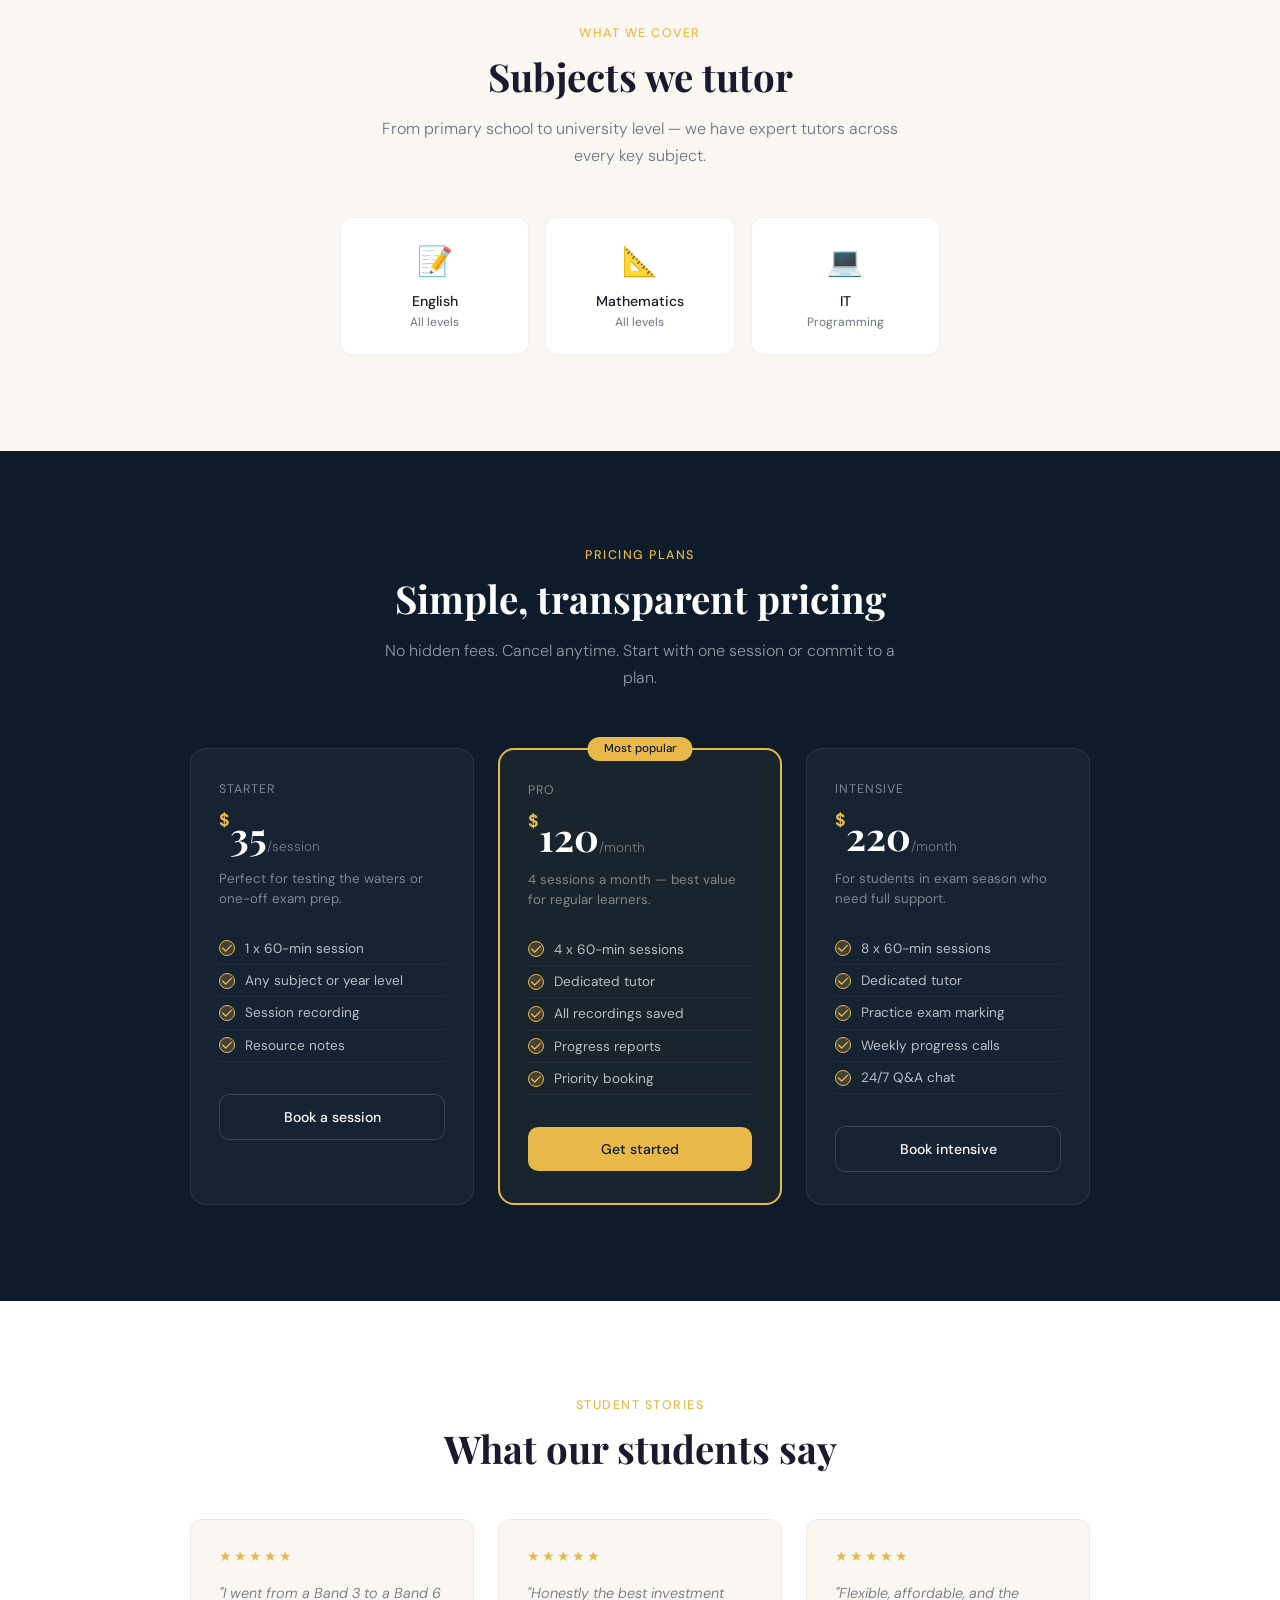
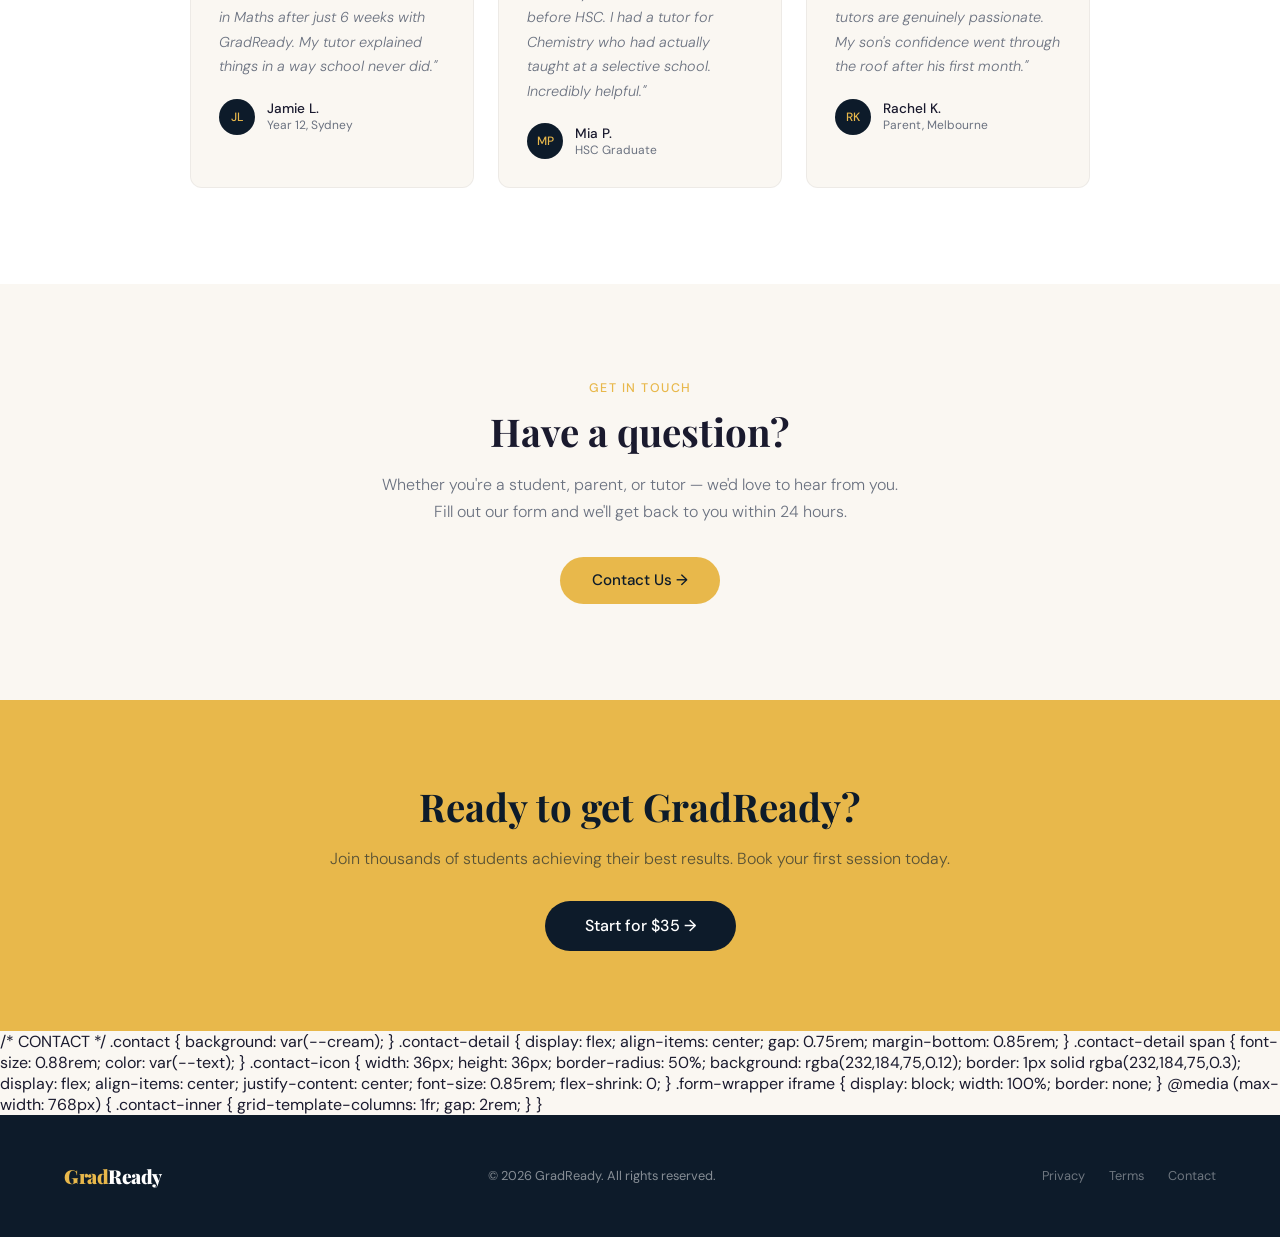
==== commit 46f9c728: "Contact fix 2" ====
--- a/index.html
+++ b/index.html
@@ -354,36 +354,13 @@
 
 <!-- CONTACT -->
 <section class="contact" id="contact">
-  <div class="contact-inner">
-    <div class="contact-info">
-      <div class="section-label">Get in touch</div>
-      <h3>Have a question? We'd love to hear from you.</h3>
-      <p>Whether you're a student looking for help, a parent exploring options, or a tutor wanting to join our team — fill out the form and we'll get back to you within 24 hours.</p>
-      <div class="contact-detail">
-        <div class="contact-icon">✉️</div>
-        <span>hello@gradready.io</span>
-      </div>
-      <div class="contact-detail">
-        <div class="contact-icon">📍</div>
-        <span>Adelaide, South Australia</span>
-      </div>
-      <div class="contact-detail">
-        <div class="contact-icon">🕐</div>
-        <span>Response within 24 hours</span>
-      </div>
-    </div>
-    <div class="form-wrapper">
-      <iframe
-        src="https://docs.google.com/forms/d/e/1FAIpQLSeZvxR8KZ_kFCVpQYfocy1jPaZqgpG_xhr4tM7xeKf7v3OgfQ/viewform?embedded=true"
-        height="909"
-        frameborder="0"
-        marginheight="0"
-        marginwidth="0">
-        Loading…
-      </iframe>
-    </div>
-  </div>
-</section> 
+  <div style="max-width: 900px; margin: 0 auto; text-align: center;">
+    <div class="section-label">Get in touch</div>
+    <h2 class="section-title">Have a question?</h2>
+    <p class="section-sub" style="margin: 0 auto 2rem;">Whether you're a student, parent, or tutor — we'd love to hear from you. Fill out our form and we'll get back to you within 24 hours.</p>
+    <a href="https://docs.google.com/forms/d/e/1FAIpQLSeZvxR8KZ_kFCVpQYfocy1jPaZqgpG_xhr4tM7xeKf7v3OgfQ/viewform" target="_blank" class="btn-primary" style="display: inline-block;">Contact Us →</a>
+  </div>
+</section>
 
  
 <!-- CTA -->
@@ -395,20 +372,10 @@
 
 /* CONTACT */
 .contact { background: var(--cream); }
-.contact-inner {
-  max-width: 900px; margin: 0 auto;
-  display: grid; grid-template-columns: 1fr 1fr; gap: 4rem; align-items: start;
-}
-.contact-info h3 { font-family: 'Playfair Display', serif; font-size: 1.4rem; font-weight: 700; color: var(--text); margin-bottom: 1rem; }
-.contact-info p { font-size: 0.9rem; color: var(--muted); line-height: 1.75; font-weight: 300; margin-bottom: 1.5rem; }
 .contact-detail { display: flex; align-items: center; gap: 0.75rem; margin-bottom: 0.85rem; }
 .contact-detail span { font-size: 0.88rem; color: var(--text); }
 .contact-icon { width: 36px; height: 36px; border-radius: 50%; background: rgba(232,184,75,0.12); border: 1px solid rgba(232,184,75,0.3); display: flex; align-items: center; justify-content: center; font-size: 0.85rem; flex-shrink: 0; }
-.form-wrapper {
-  background: var(--white); border-radius: 16px;
-  border: 1px solid rgba(0,0,0,0.06); overflow: hidden;
-  box-shadow: 0 4px 24px rgba(0,0,0,0.06);
-}
+
 .form-wrapper iframe { display: block; width: 100%; border: none; }
 @media (max-width: 768px) {
   .contact-inner { grid-template-columns: 1fr; gap: 2rem; }
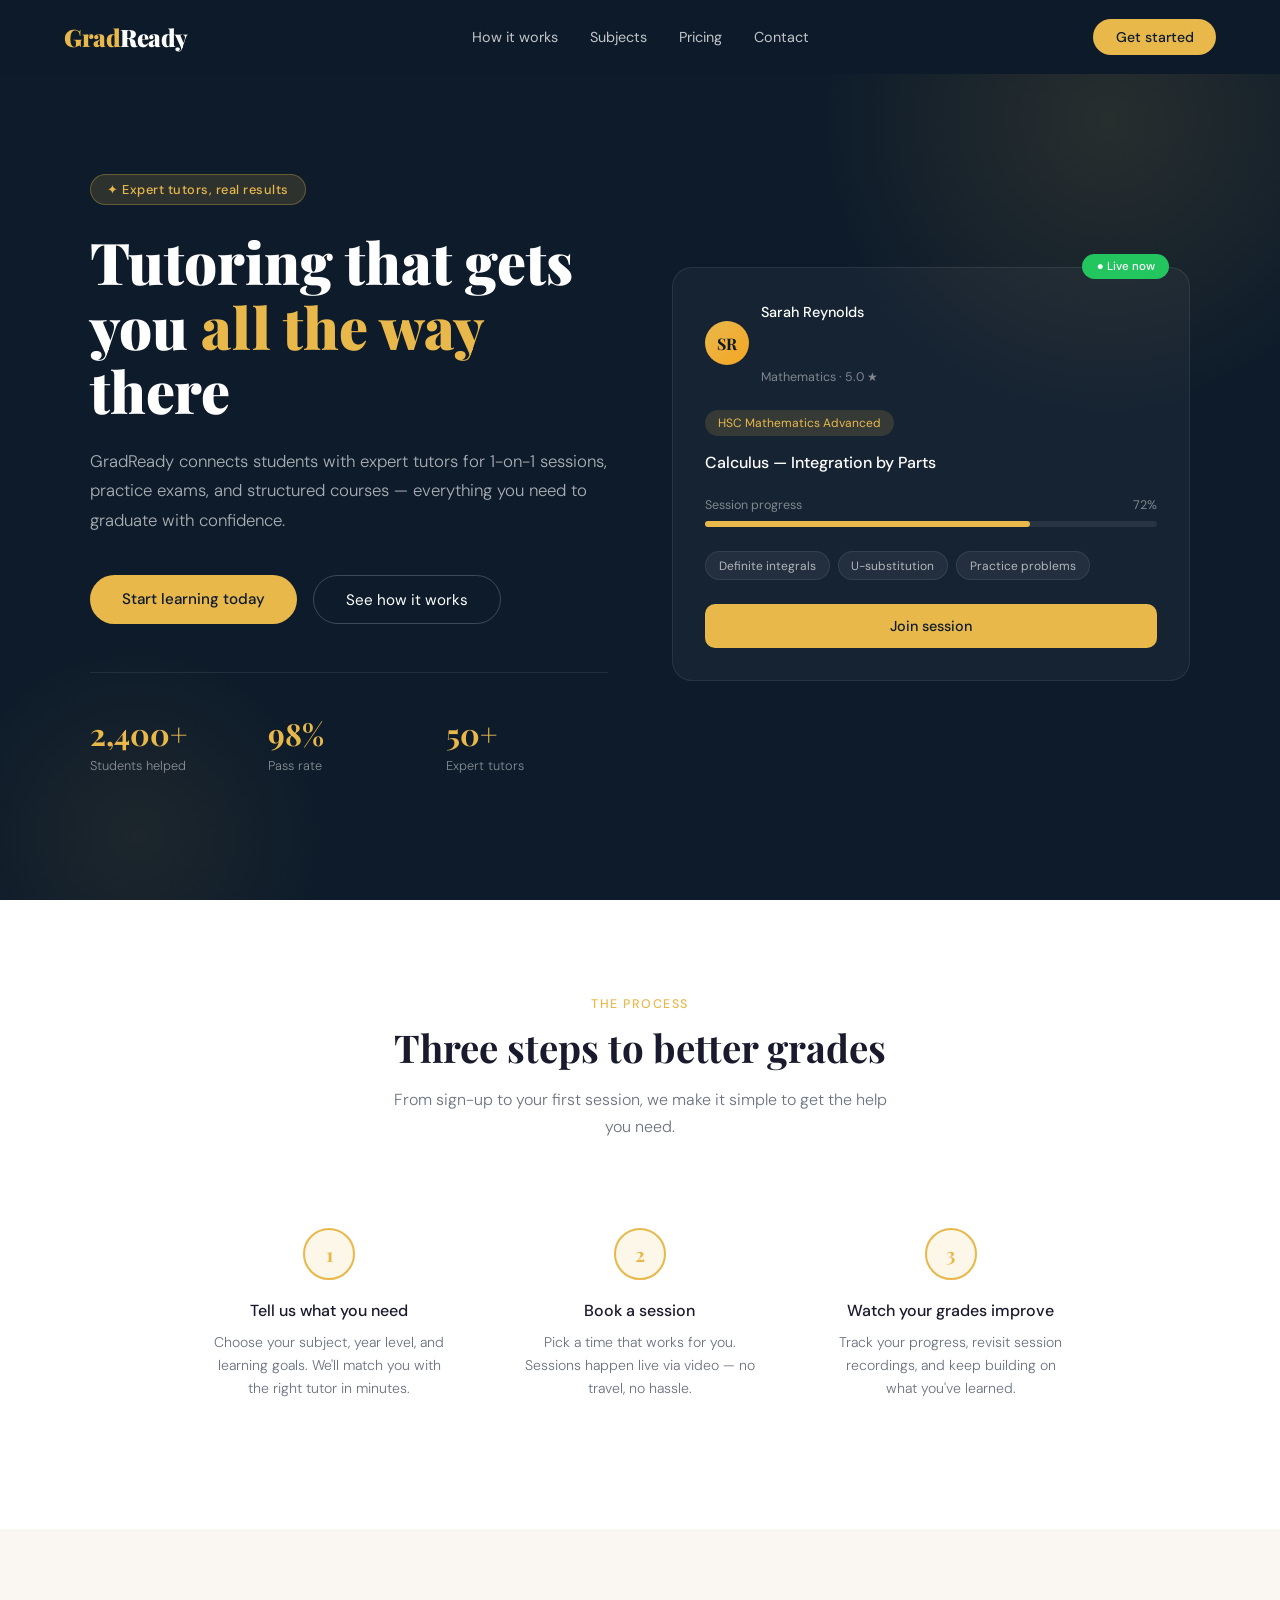
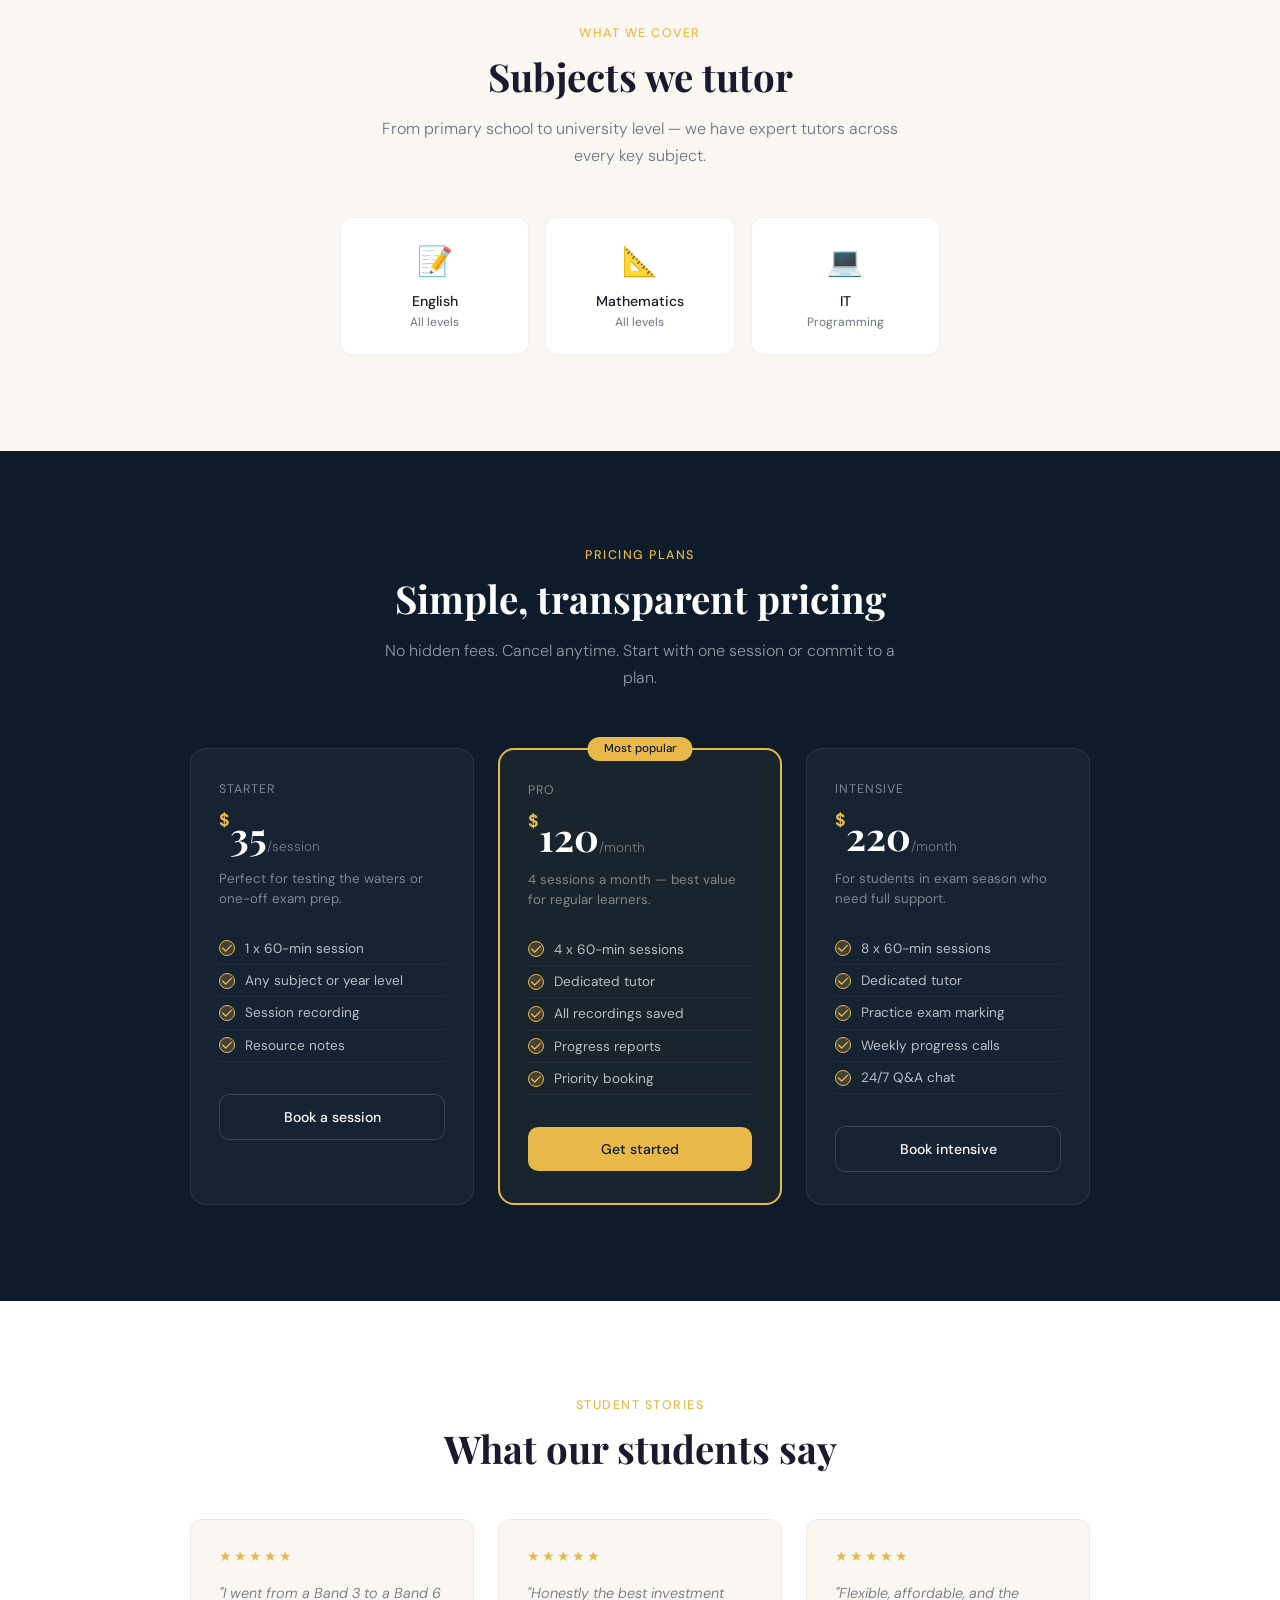
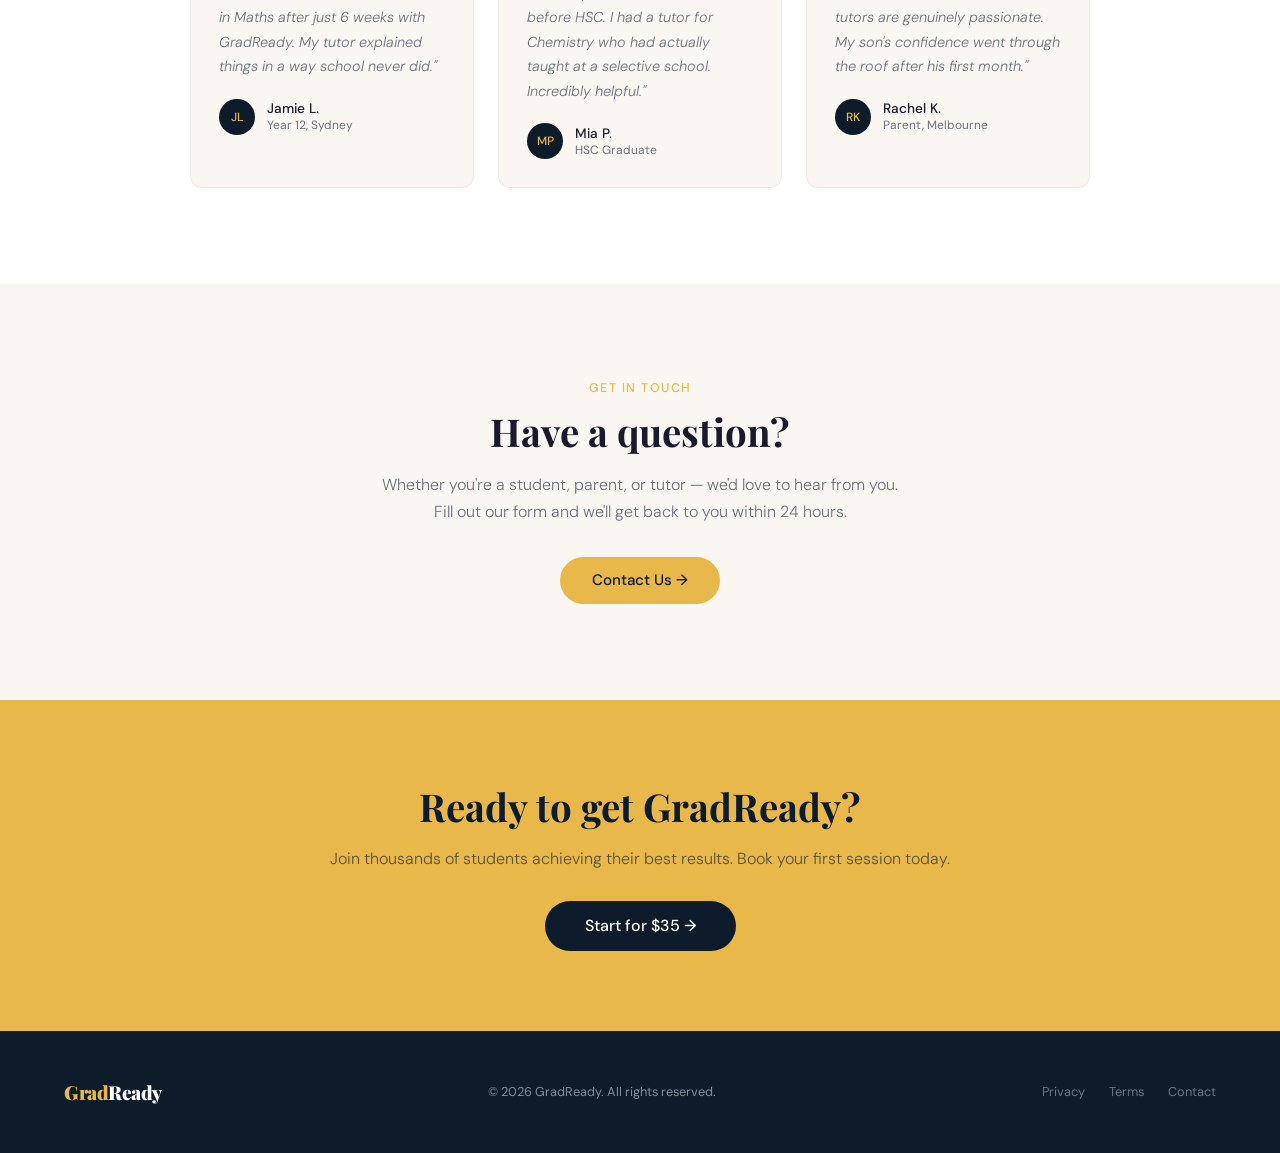
==== commit 62437b15: "Uncomment CONTACT section in index.html Uncommented the CONTACT section in the CSS." ====
--- a/index.html
+++ b/index.html
@@ -370,7 +370,7 @@
   <a href="#pricing" class="cta-btn">Start for $35 →</a>
 </section>
 
-/* CONTACT */
+<!--/* CONTACT */
 .contact { background: var(--cream); }
 .contact-detail { display: flex; align-items: center; gap: 0.75rem; margin-bottom: 0.85rem; }
 .contact-detail span { font-size: 0.88rem; color: var(--text); }
@@ -379,7 +379,7 @@
 .form-wrapper iframe { display: block; width: 100%; border: none; }
 @media (max-width: 768px) {
   .contact-inner { grid-template-columns: 1fr; gap: 2rem; }
-} 
+}  -->
  
  
 <!-- FOOTER -->
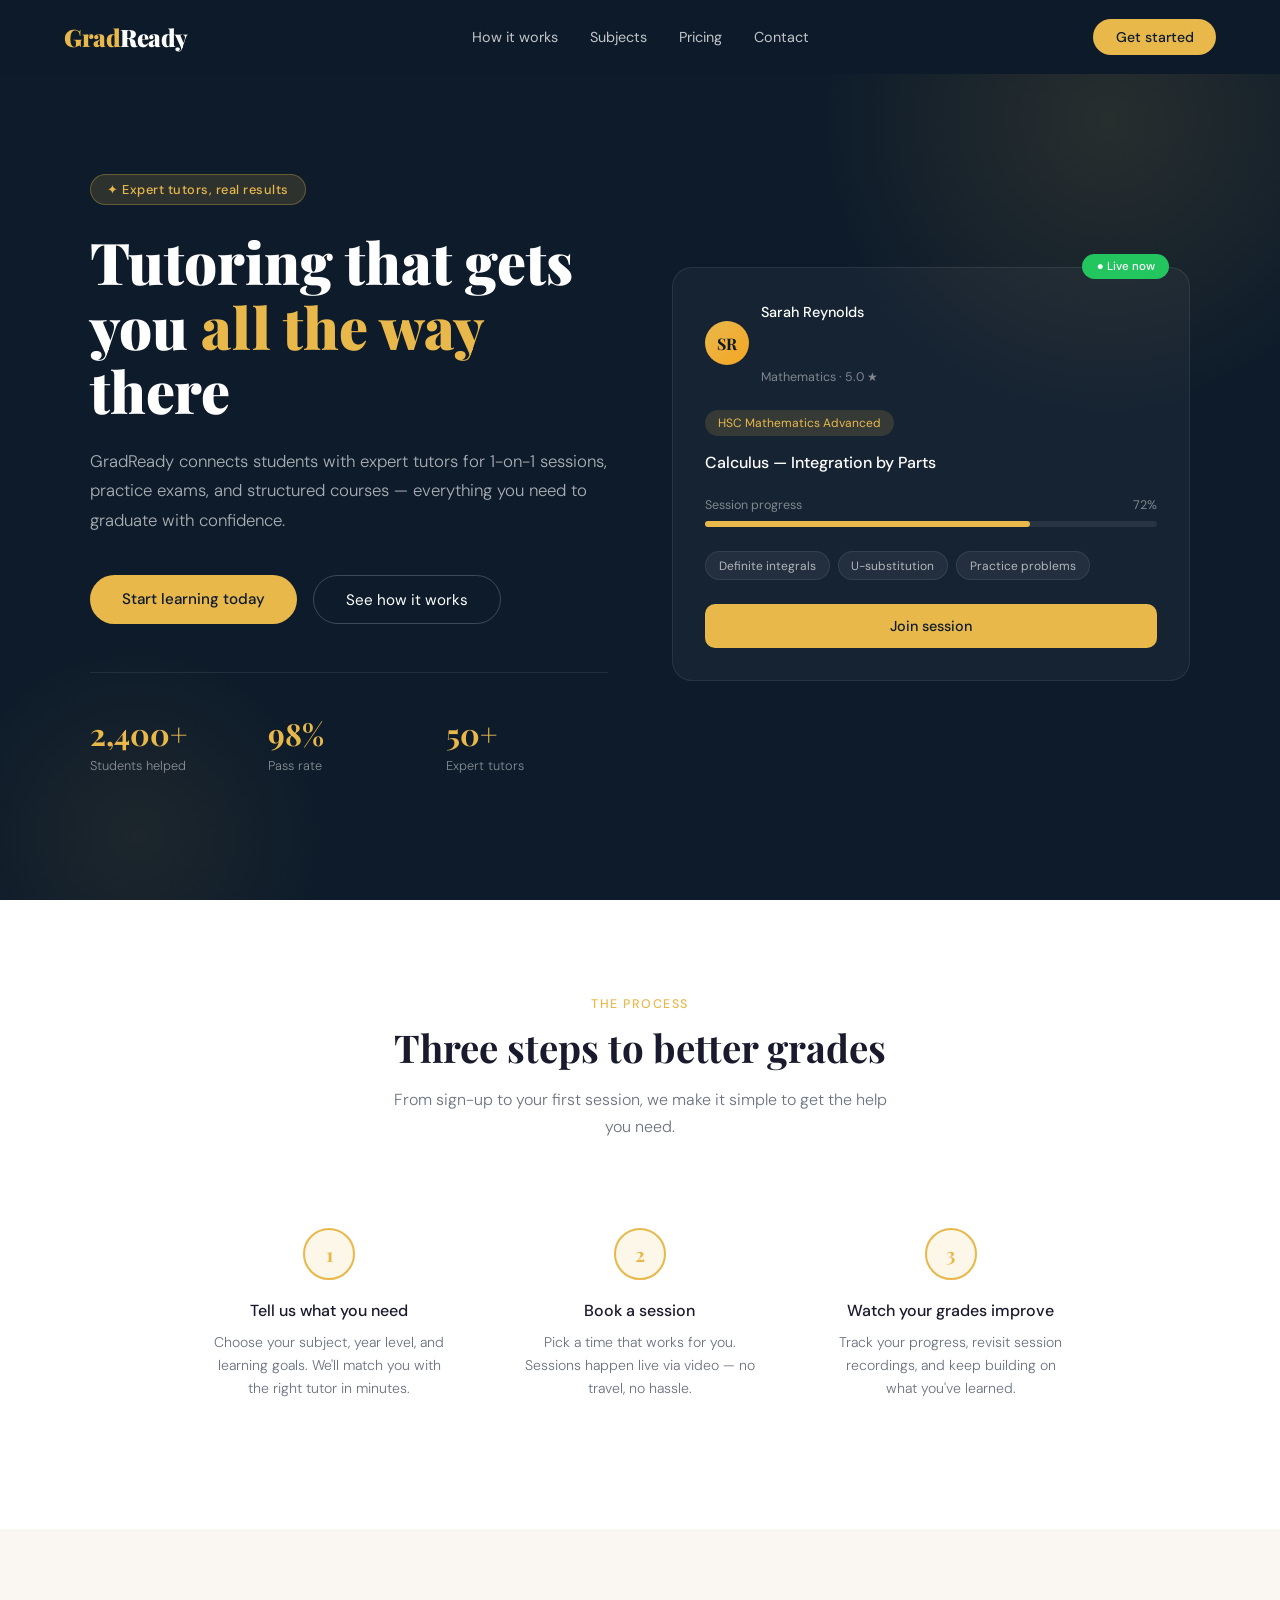
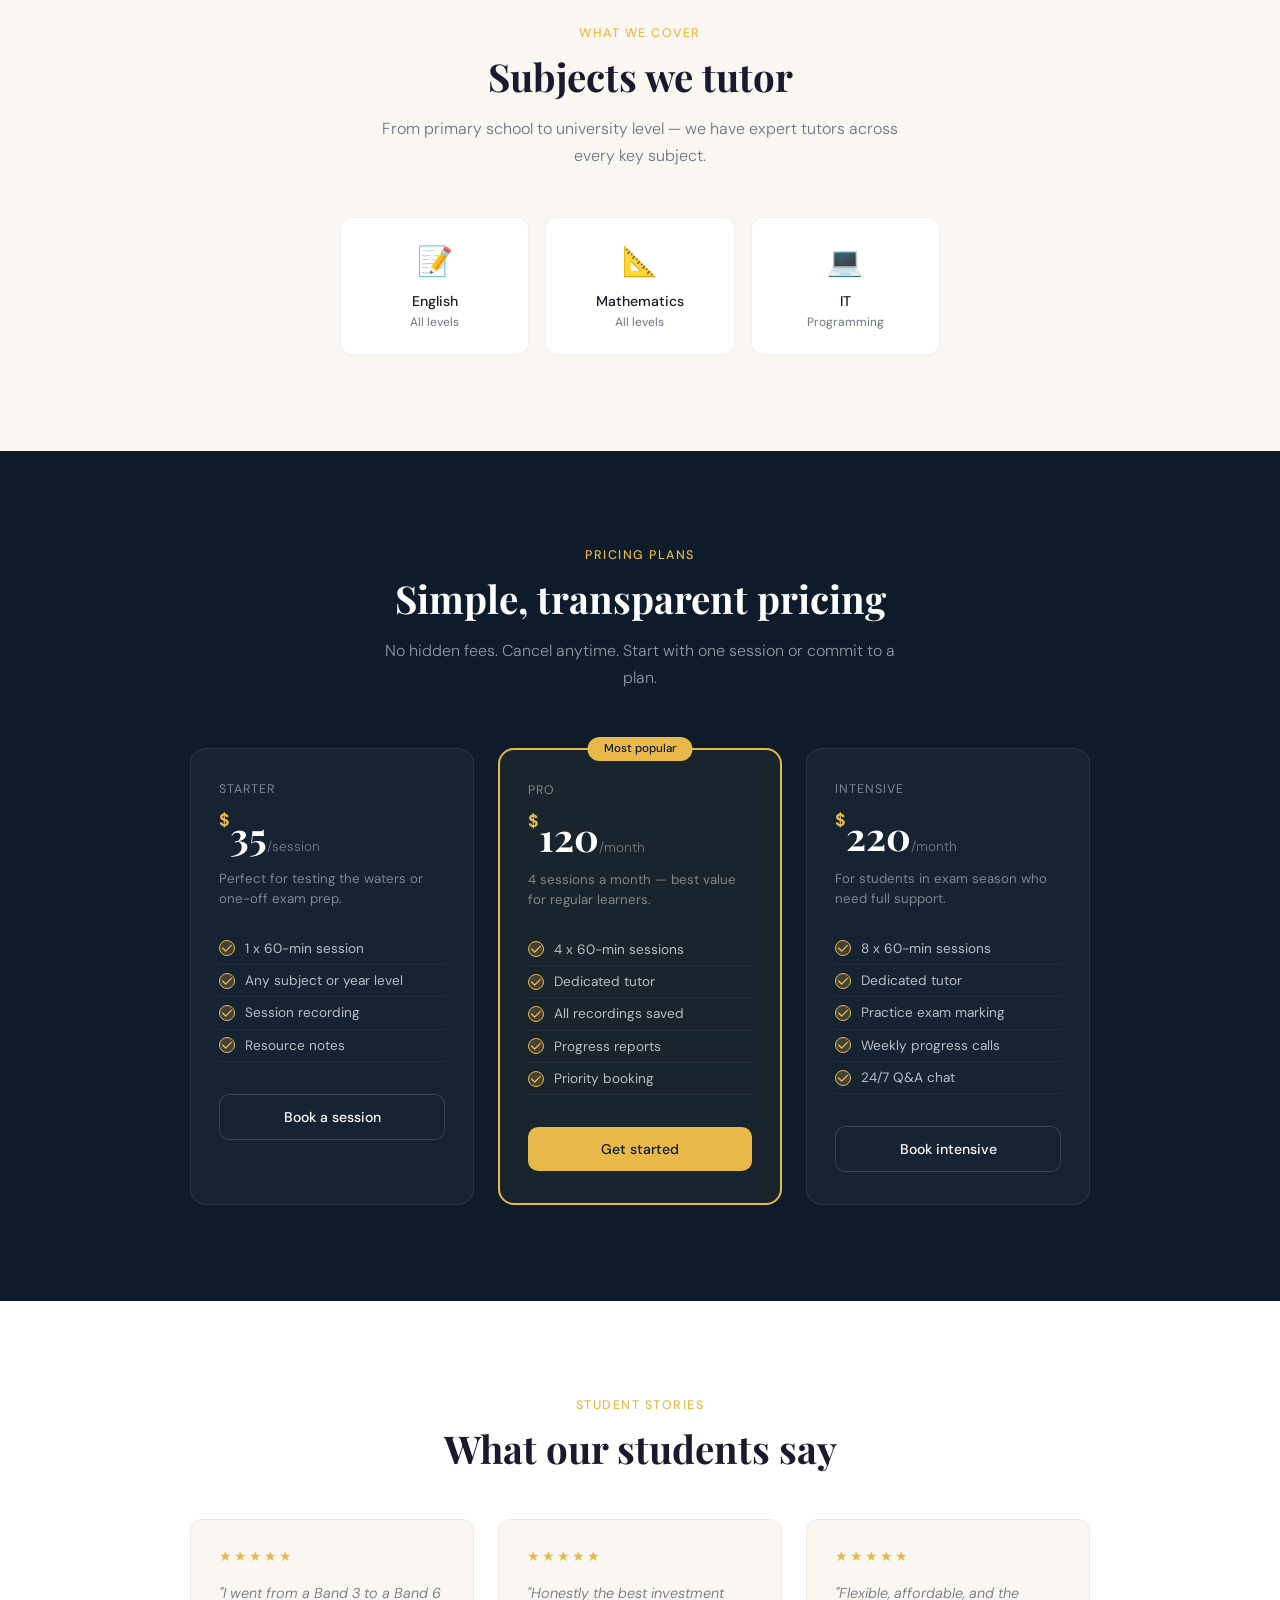
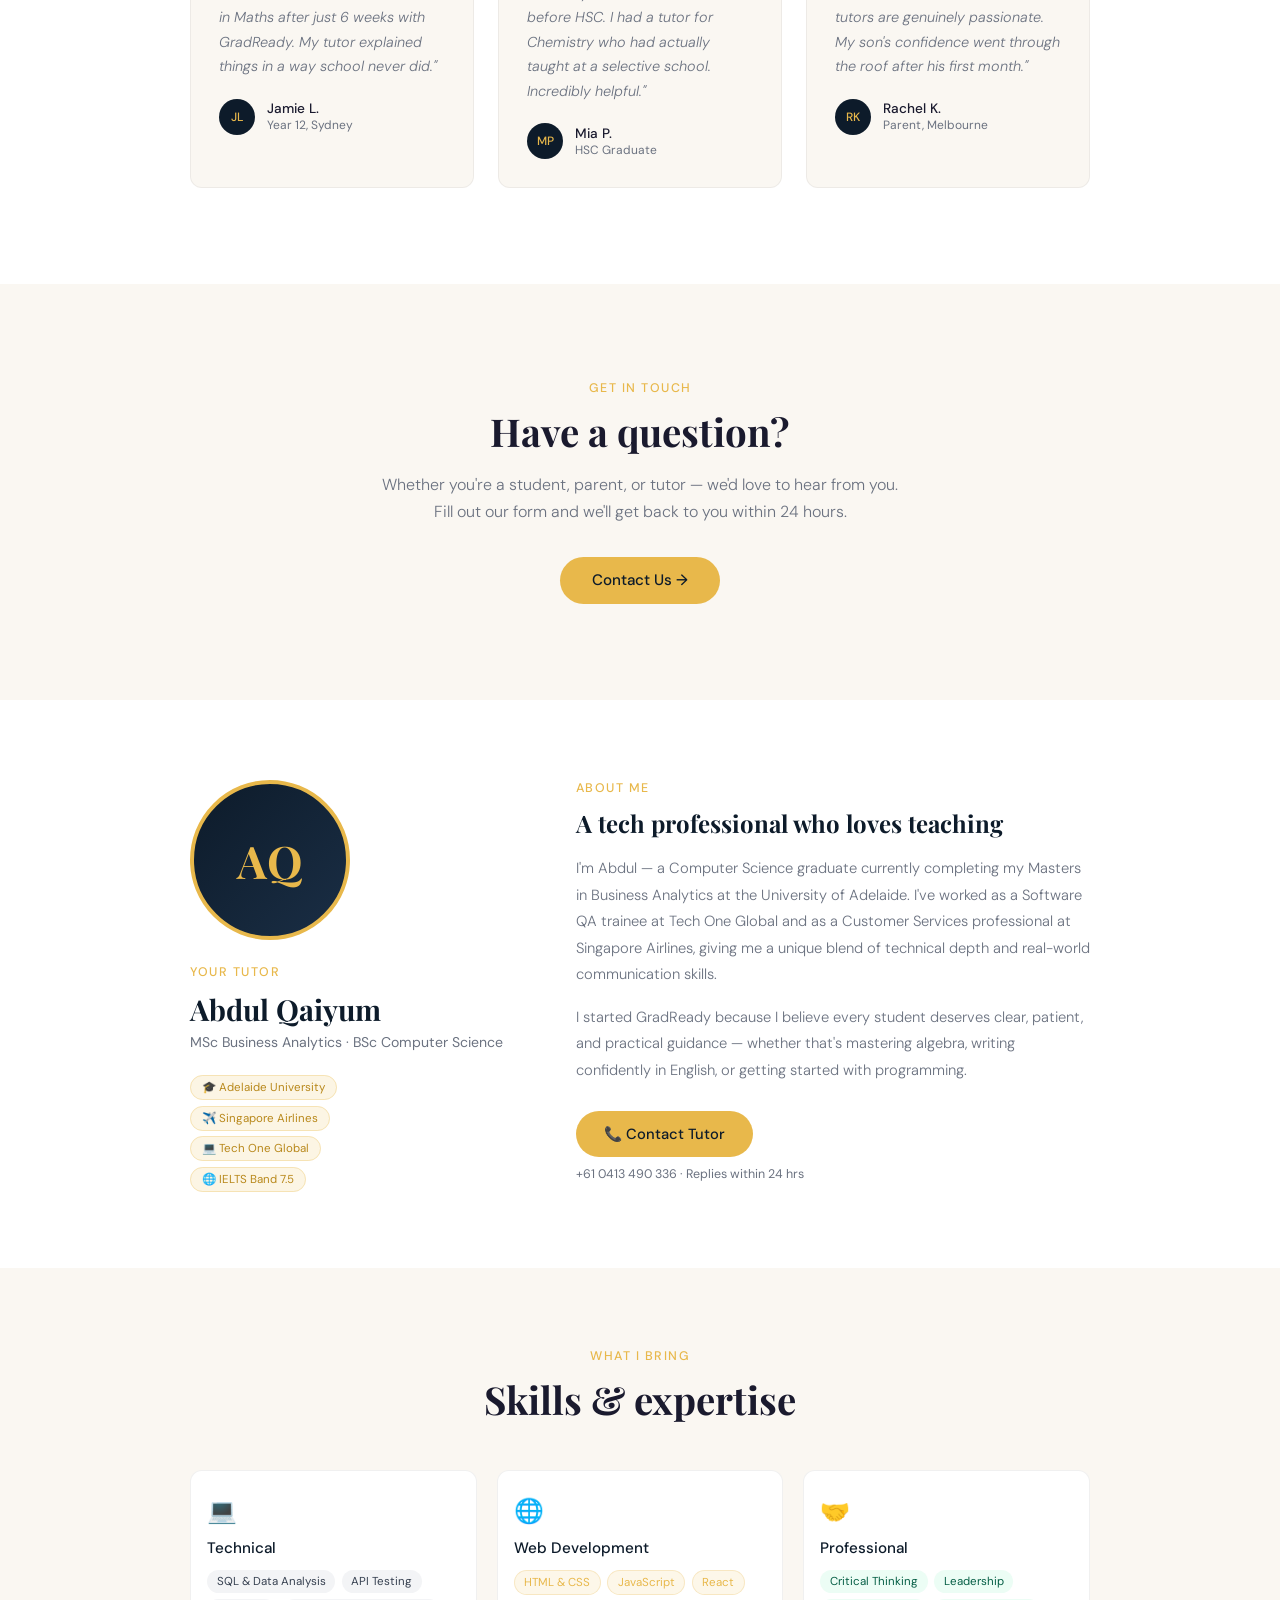
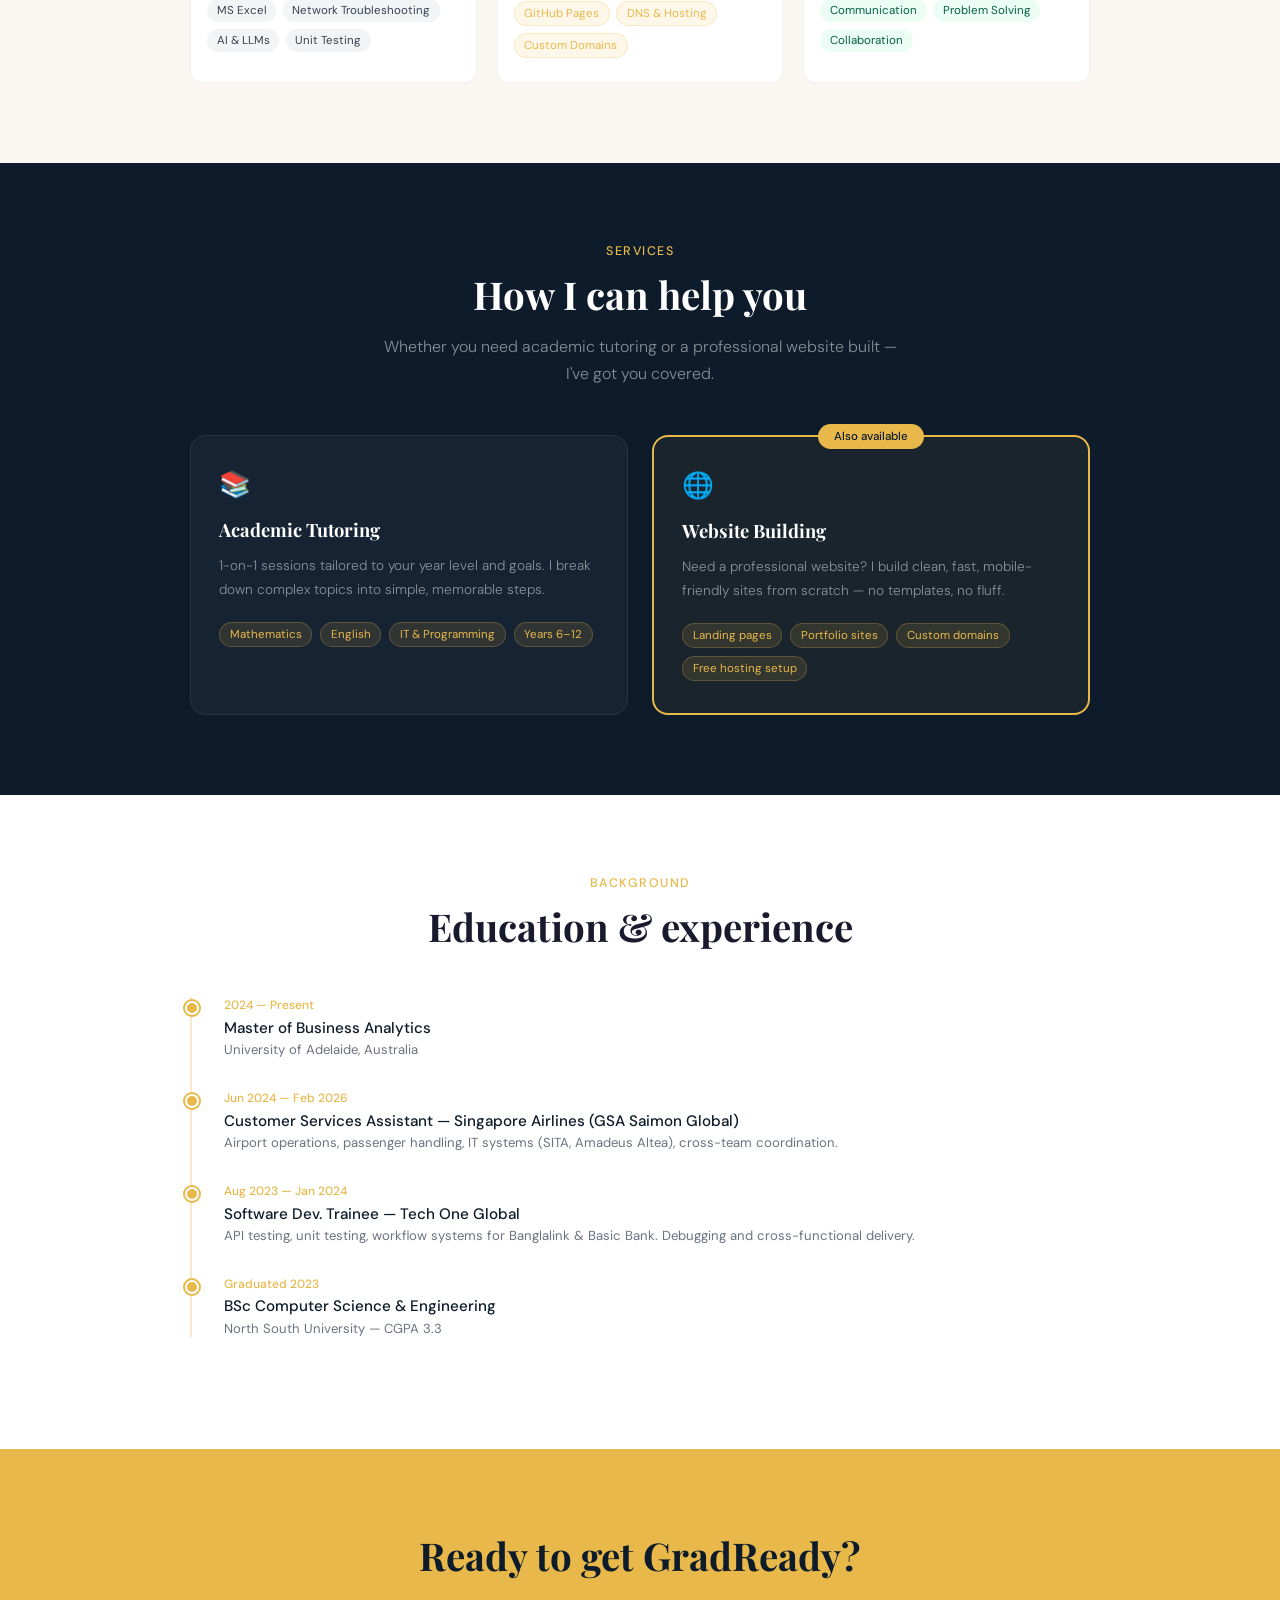
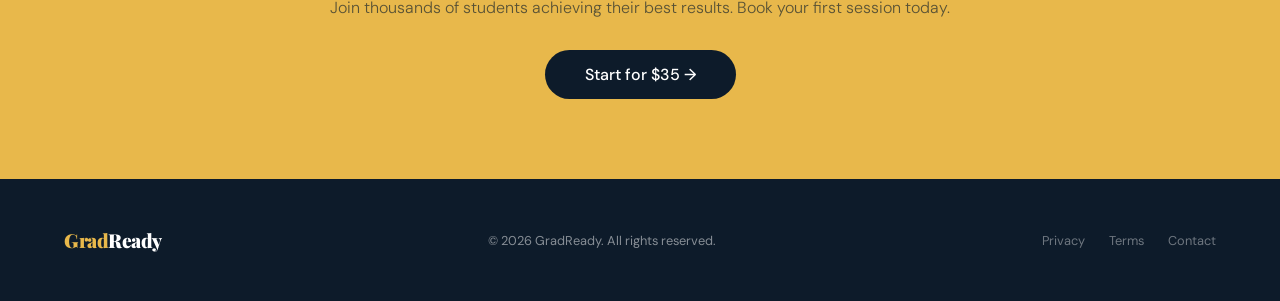
==== commit 38c04868: "Add tutor section with details and skills" ====
--- a/index.html
+++ b/index.html
@@ -163,6 +163,15 @@
   .cta-btn { display: inline-block; background: var(--navy); color: var(--white); padding: 0.9rem 2.5rem; border-radius: 50px; font-weight: 500; text-decoration: none; transition: all 0.2s; }
   .cta-btn:hover { transform: translateY(-2px); background: var(--navy-mid); }
 
+ /* TUTOR SECTION */
+.timeline { position: relative; padding-left: 2rem; border-left: 2px solid rgba(232,184,75,0.3); }
+.timeline-item { margin-bottom: 2rem; position: relative; }
+.timeline-dot { position: absolute; left: -2.45rem; top: 4px; width: 14px; height: 14px; border-radius: 50%; background: var(--gold); border: 2px solid #fff; box-shadow: 0 0 0 2px var(--gold); }
+.skill-chip { background: #F3F4F6; color: #374151; font-size: 0.72rem; padding: 0.25rem 0.6rem; border-radius: 50px; }
+.skill-chip.gold { background: rgba(232,184,75,0.12); border: 1px solid rgba(232,184,75,0.25); color: var(--gold); }
+.skill-chip.green { background: #ECFDF5; color: #065F46; }
+.tag-pill { background: rgba(232,184,75,0.15); border: 1px solid rgba(232,184,75,0.3); color: #B8881B; font-size: 0.72rem; padding: 0.25rem 0.7rem; border-radius: 50px; }
+
   /* FOOTER */
   footer { background: var(--navy); color: rgba(255,255,255,0.5); padding: 3rem 5%; display: flex; justify-content: space-between; align-items: center; flex-wrap: gap; gap: 1rem; }
   footer .logo { font-size: 1.2rem; }
@@ -177,6 +186,8 @@
     .steps, .plans, .testi-grid { grid-template-columns: 1fr; }
     nav ul { display: none; }
   }
+
+ 
 </style>
 </head>
 <body>
@@ -362,6 +373,156 @@
   </div>
 </section>
 
+ <!-- TUTOR: ABOUT -->
+<section style="background:#fff; padding:5rem 5%;">
+  <div style="max-width:900px; margin:0 auto; display:grid; grid-template-columns:1fr 1.6fr; gap:4rem; align-items:start;">
+    <div>
+      <div style="width:160px; height:160px; border-radius:50%; background:linear-gradient(135deg,#0D1B2A,#1A2E45); display:flex; align-items:center; justify-content:center; margin-bottom:1.5rem; border:4px solid var(--gold);">
+        <span style="font-family:'Playfair Display',serif; font-size:2.8rem; font-weight:700; color:var(--gold);">AQ</span>
+      </div>
+      <div class="section-label">Your tutor</div>
+      <h2 style="font-family:'Playfair Display',serif; font-size:1.8rem; font-weight:700; color:var(--navy); line-height:1.2; margin-bottom:0.4rem;">Abdul Qaiyum</h2>
+      <p style="font-size:0.88rem; color:var(--muted); margin-bottom:1.5rem;">MSc Business Analytics · BSc Computer Science</p>
+      <div style="display:flex; flex-direction:column; gap:0.6rem;">
+        <div><span class="tag-pill">🎓 Adelaide University</span></div>
+        <div><span class="tag-pill">✈️ Singapore Airlines</span></div>
+        <div><span class="tag-pill">💻 Tech One Global</span></div>
+        <div><span class="tag-pill">🌐 IELTS Band 7.5</span></div>
+      </div>
+    </div>
+    <div>
+      <div class="section-label">About me</div>
+      <h3 style="font-family:'Playfair Display',serif; font-size:1.5rem; font-weight:700; color:var(--navy); margin-bottom:1rem; line-height:1.3;">A tech professional who loves teaching</h3>
+      <p style="font-size:0.92rem; color:var(--muted); line-height:1.8; font-weight:300; margin-bottom:1rem;">I'm Abdul — a Computer Science graduate currently completing my Masters in Business Analytics at the University of Adelaide. I've worked as a Software QA trainee at Tech One Global and as a Customer Services professional at Singapore Airlines, giving me a unique blend of technical depth and real-world communication skills.</p>
+      <p style="font-size:0.92rem; color:var(--muted); line-height:1.8; font-weight:300;">I started GradReady because I believe every student deserves clear, patient, and practical guidance — whether that's mastering algebra, writing confidently in English, or getting started with programming.</p>
+      <div style="margin-top:1.75rem;">
+        <a href="tel:+610413490336" style="display:inline-flex; align-items:center; gap:0.6rem; background:var(--gold); color:var(--navy); padding:0.8rem 1.75rem; border-radius:50px; font-weight:500; font-size:0.92rem; text-decoration:none; transition:background 0.2s;">
+          📞 Contact Tutor
+        </a>
+        <p style="font-size:0.78rem; color:var(--muted); margin-top:0.6rem;">+61 0413 490 336 · Replies within 24 hrs</p>
+      </div>
+    </div>
+  </div>
+</section>
+
+<!-- TUTOR: SKILLS -->
+<section style="background:var(--cream); padding:5rem 5%;">
+  <div style="max-width:900px; margin:0 auto;">
+    <div class="centered" style="margin-bottom:3rem;">
+      <div class="section-label">What I bring</div>
+      <h2 class="section-title">Skills & expertise</h2>
+    </div>
+    <div style="display:grid; grid-template-columns:repeat(3,1fr); gap:1.25rem;">
+      <div class="subject-card" style="text-align:left;">
+        <div style="font-size:1.5rem; margin-bottom:0.75rem;">💻</div>
+        <h4 style="font-size:0.95rem; font-weight:500; color:var(--navy); margin-bottom:0.75rem;">Technical</h4>
+        <div style="display:flex; flex-wrap:wrap; gap:0.4rem;">
+          <span class="skill-chip">SQL & Data Analysis</span>
+          <span class="skill-chip">API Testing</span>
+          <span class="skill-chip">MS Excel</span>
+          <span class="skill-chip">Network Troubleshooting</span>
+          <span class="skill-chip">AI & LLMs</span>
+          <span class="skill-chip">Unit Testing</span>
+        </div>
+      </div>
+      <div class="subject-card" style="text-align:left;">
+        <div style="font-size:1.5rem; margin-bottom:0.75rem;">🌐</div>
+        <h4 style="font-size:0.95rem; font-weight:500; color:var(--navy); margin-bottom:0.75rem;">Web Development</h4>
+        <div style="display:flex; flex-wrap:wrap; gap:0.4rem;">
+          <span class="skill-chip gold">HTML & CSS</span>
+          <span class="skill-chip gold">JavaScript</span>
+          <span class="skill-chip gold">React</span>
+          <span class="skill-chip gold">GitHub Pages</span>
+          <span class="skill-chip gold">DNS & Hosting</span>
+          <span class="skill-chip gold">Custom Domains</span>
+        </div>
+      </div>
+      <div class="subject-card" style="text-align:left;">
+        <div style="font-size:1.5rem; margin-bottom:0.75rem;">🤝</div>
+        <h4 style="font-size:0.95rem; font-weight:500; color:var(--navy); margin-bottom:0.75rem;">Professional</h4>
+        <div style="display:flex; flex-wrap:wrap; gap:0.4rem;">
+          <span class="skill-chip green">Critical Thinking</span>
+          <span class="skill-chip green">Leadership</span>
+          <span class="skill-chip green">Communication</span>
+          <span class="skill-chip green">Problem Solving</span>
+          <span class="skill-chip green">Collaboration</span>
+        </div>
+      </div>
+    </div>
+  </div>
+</section>
+
+<!-- TUTOR: HOW I CAN HELP -->
+<section style="background:var(--navy); padding:5rem 5%;">
+  <div style="max-width:900px; margin:0 auto;">
+    <div class="centered" style="margin-bottom:3rem;">
+      <div class="section-label">Services</div>
+      <h2 class="section-title" style="color:#fff;">How I can help you</h2>
+      <p class="section-sub" style="color:rgba(255,255,255,0.5);">Whether you need academic tutoring or a professional website built — I've got you covered.</p>
+    </div>
+    <div style="display:grid; grid-template-columns:1fr 1fr; gap:1.5rem;">
+      <div class="plan">
+        <div style="font-size:1.6rem; margin-bottom:1rem;">📚</div>
+        <h3 style="font-family:'Playfair Display',serif; font-size:1.15rem; font-weight:700; color:#fff; margin-bottom:0.75rem;">Academic Tutoring</h3>
+        <p style="font-size:0.85rem; color:rgba(255,255,255,0.5); line-height:1.75; font-weight:300; margin-bottom:1.25rem;">1-on-1 sessions tailored to your year level and goals. I break down complex topics into simple, memorable steps.</p>
+        <div style="display:flex; flex-wrap:wrap; gap:0.5rem;">
+          <span class="skill-chip gold">Mathematics</span>
+          <span class="skill-chip gold">English</span>
+          <span class="skill-chip gold">IT & Programming</span>
+          <span class="skill-chip gold">Years 6–12</span>
+        </div>
+      </div>
+      <div class="plan featured">
+        <div class="plan-badge">Also available</div>
+        <div style="font-size:1.6rem; margin-bottom:1rem;">🌐</div>
+        <h3 style="font-family:'Playfair Display',serif; font-size:1.15rem; font-weight:700; color:#fff; margin-bottom:0.75rem;">Website Building</h3>
+        <p style="font-size:0.85rem; color:rgba(255,255,255,0.5); line-height:1.75; font-weight:300; margin-bottom:1.25rem;">Need a professional website? I build clean, fast, mobile-friendly sites from scratch — no templates, no fluff.</p>
+        <div style="display:flex; flex-wrap:wrap; gap:0.5rem;">
+          <span class="skill-chip gold">Landing pages</span>
+          <span class="skill-chip gold">Portfolio sites</span>
+          <span class="skill-chip gold">Custom domains</span>
+          <span class="skill-chip gold">Free hosting setup</span>
+        </div>
+      </div>
+    </div>
+  </div>
+</section>
+
+<!-- TUTOR: EXPERIENCE TIMELINE -->
+<section style="background:#fff; padding:5rem 5%;">
+  <div style="max-width:900px; margin:0 auto;">
+    <div class="centered" style="margin-bottom:3rem;">
+      <div class="section-label">Background</div>
+      <h2 class="section-title">Education & experience</h2>
+    </div>
+    <div class="timeline">
+      <div class="timeline-item">
+        <div class="timeline-dot"></div>
+        <div style="font-size:0.75rem; color:var(--gold); font-weight:500; margin-bottom:0.3rem;">2024 — Present</div>
+        <h4 style="font-size:0.95rem; font-weight:500; color:var(--navy); margin-bottom:0.2rem;">Master of Business Analytics</h4>
+        <p style="font-size:0.82rem; color:var(--muted);">University of Adelaide, Australia</p>
+      </div>
+      <div class="timeline-item">
+        <div class="timeline-dot"></div>
+        <div style="font-size:0.75rem; color:var(--gold); font-weight:500; margin-bottom:0.3rem;">Jun 2024 — Feb 2026</div>
+        <h4 style="font-size:0.95rem; font-weight:500; color:var(--navy); margin-bottom:0.2rem;">Customer Services Assistant — Singapore Airlines (GSA Saimon Global)</h4>
+        <p style="font-size:0.82rem; color:var(--muted);">Airport operations, passenger handling, IT systems (SITA, Amadeus Altea), cross-team coordination.</p>
+      </div>
+      <div class="timeline-item">
+        <div class="timeline-dot"></div>
+        <div style="font-size:0.75rem; color:var(--gold); font-weight:500; margin-bottom:0.3rem;">Aug 2023 — Jan 2024</div>
+        <h4 style="font-size:0.95rem; font-weight:500; color:var(--navy); margin-bottom:0.2rem;">Software Dev. Trainee — Tech One Global</h4>
+        <p style="font-size:0.82rem; color:var(--muted);">API testing, unit testing, workflow systems for Banglalink & Basic Bank. Debugging and cross-functional delivery.</p>
+      </div>
+      <div class="timeline-item">
+        <div class="timeline-dot"></div>
+        <div style="font-size:0.75rem; color:var(--gold); font-weight:500; margin-bottom:0.3rem;">Graduated 2023</div>
+        <h4 style="font-size:0.95rem; font-weight:500; color:var(--navy); margin-bottom:0.2rem;">BSc Computer Science & Engineering</h4>
+        <p style="font-size:0.82rem; color:var(--muted);">North South University — CGPA 3.3</p>
+      </div>
+    </div>
+  </div>
+</section>
  
 <!-- CTA -->
 <section class="cta-section">
